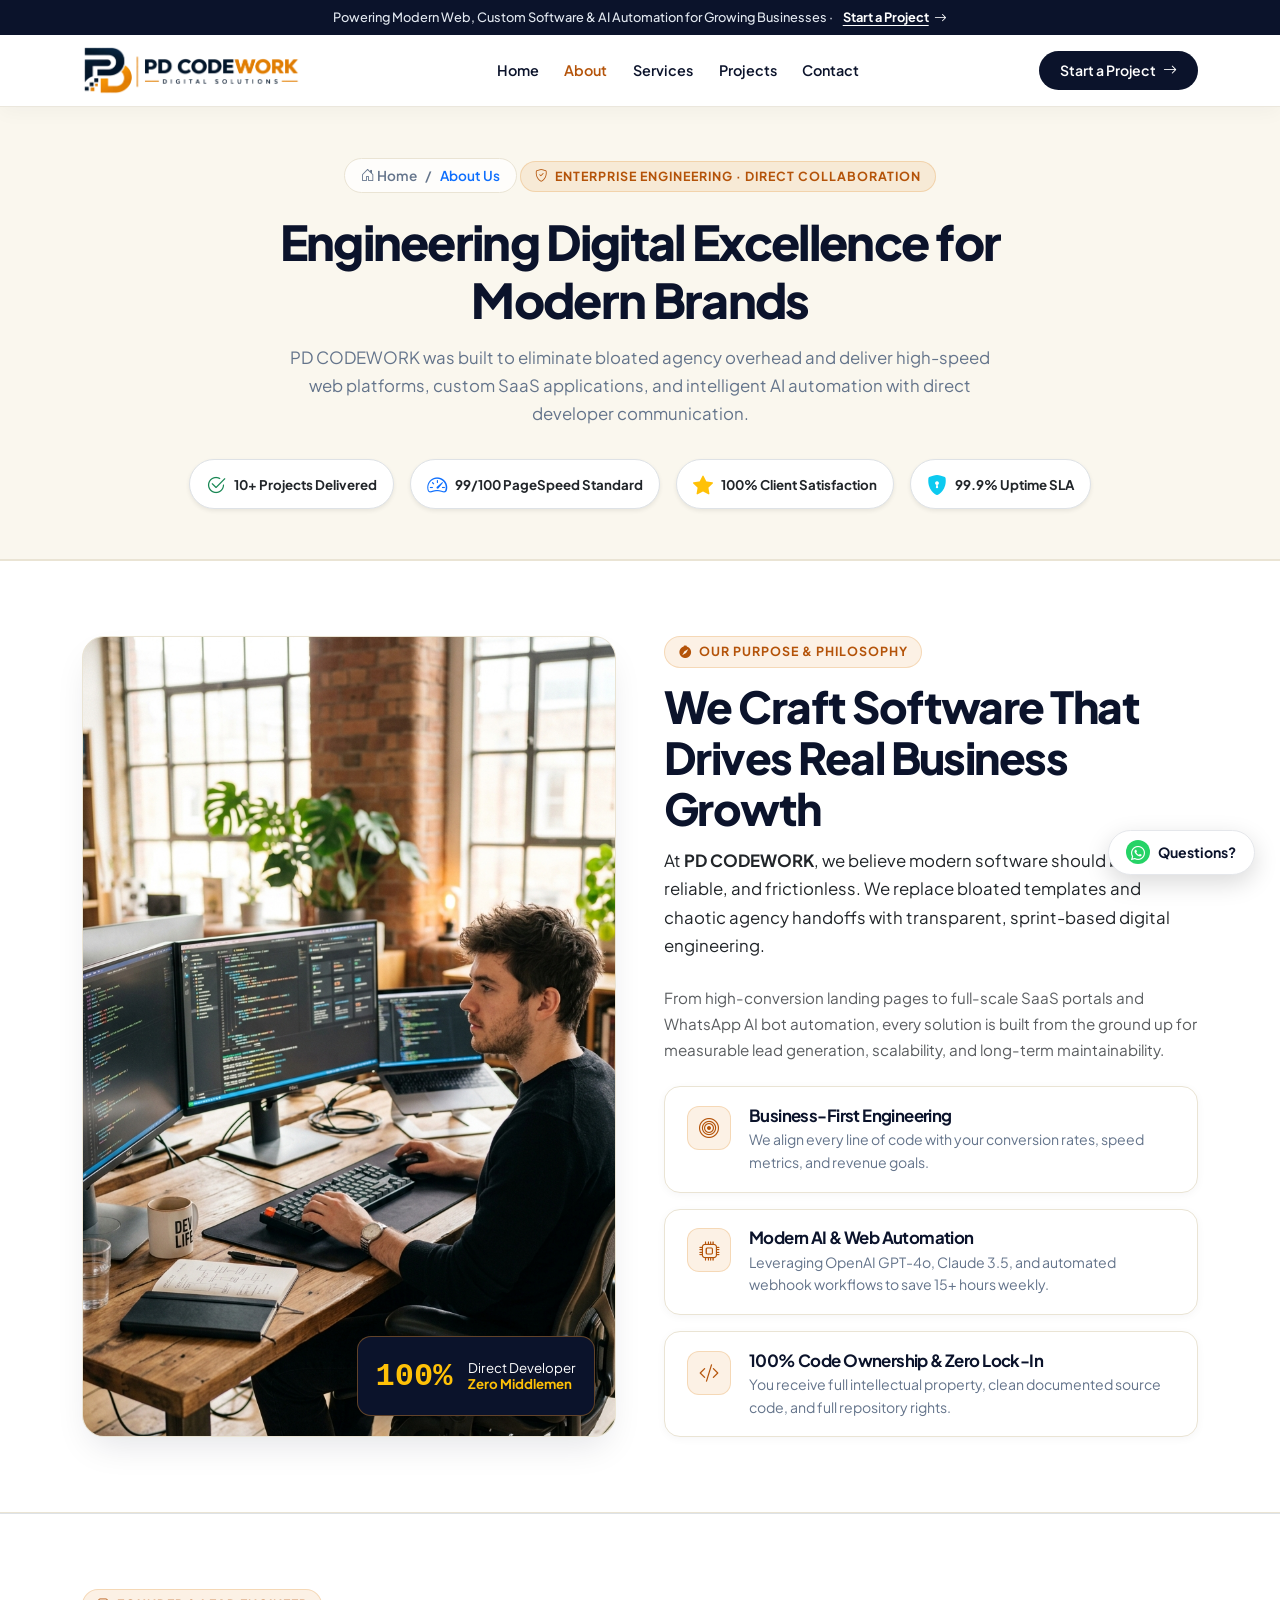
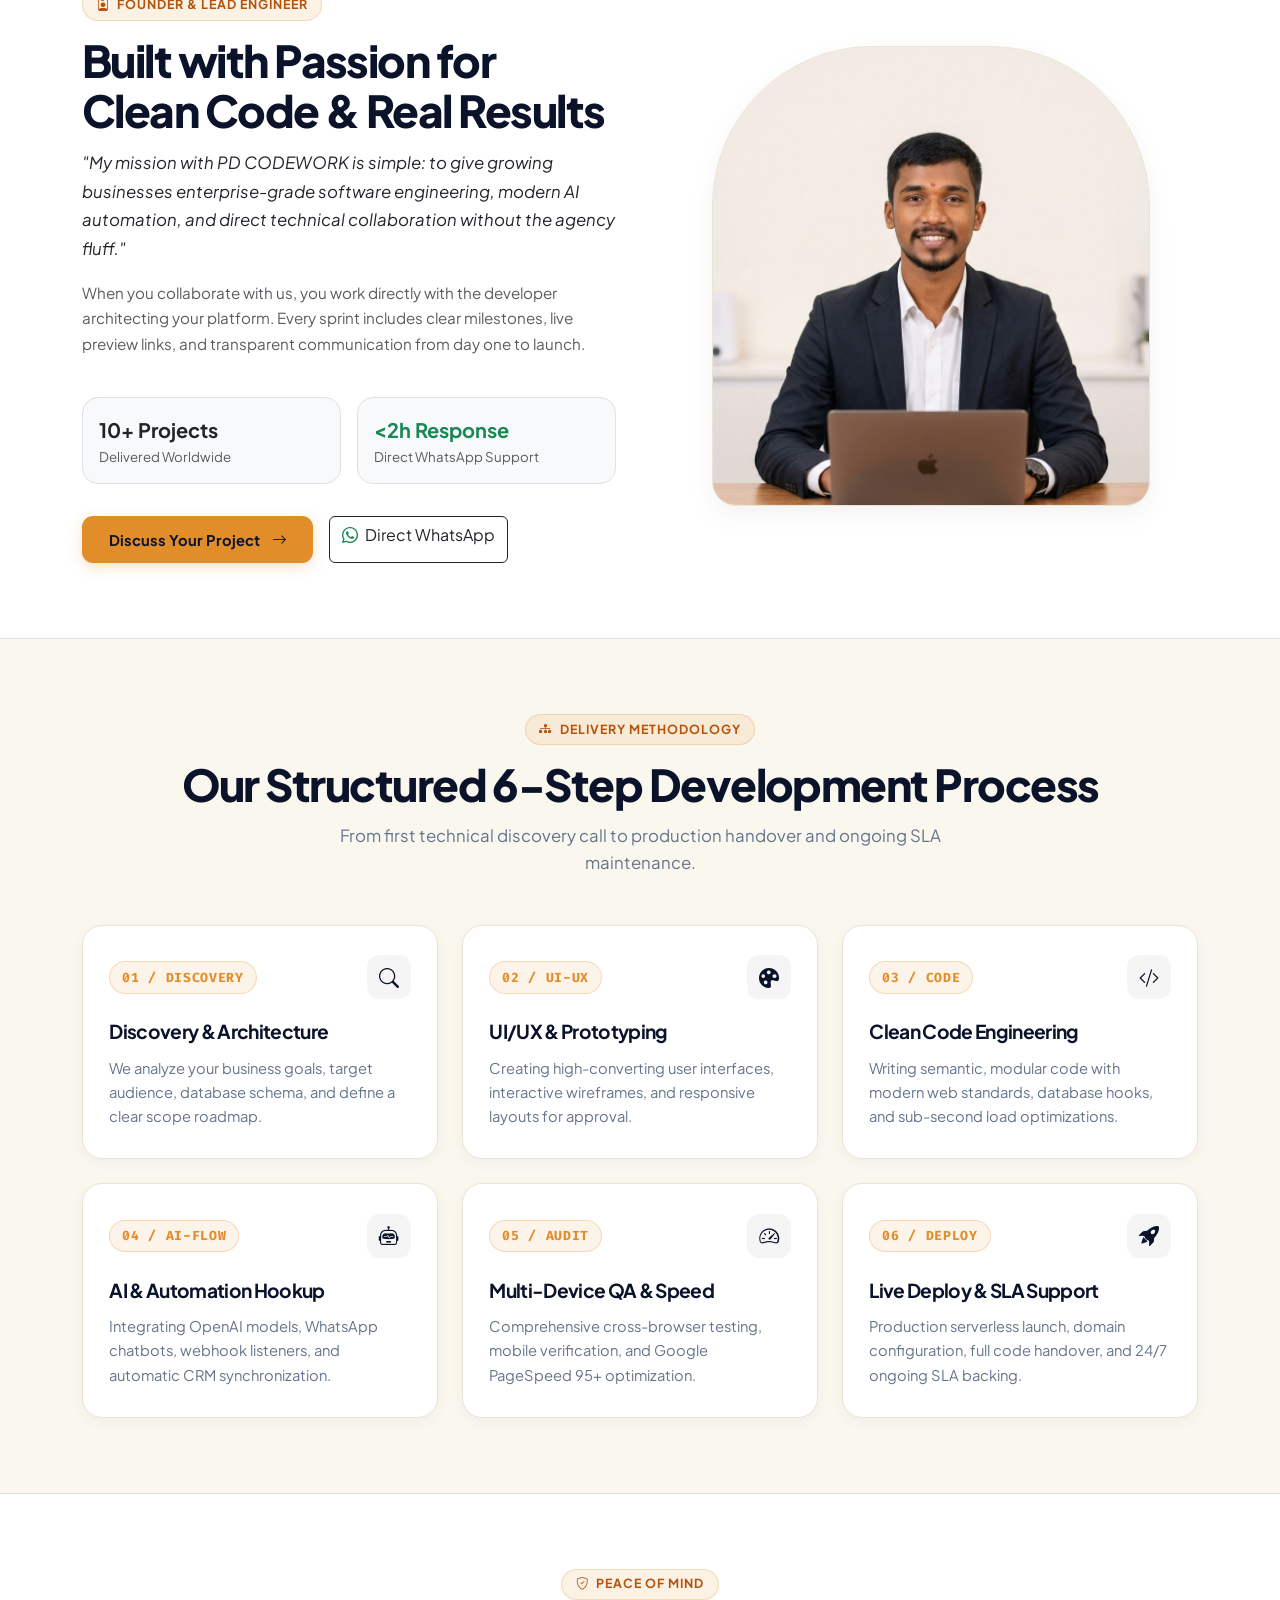
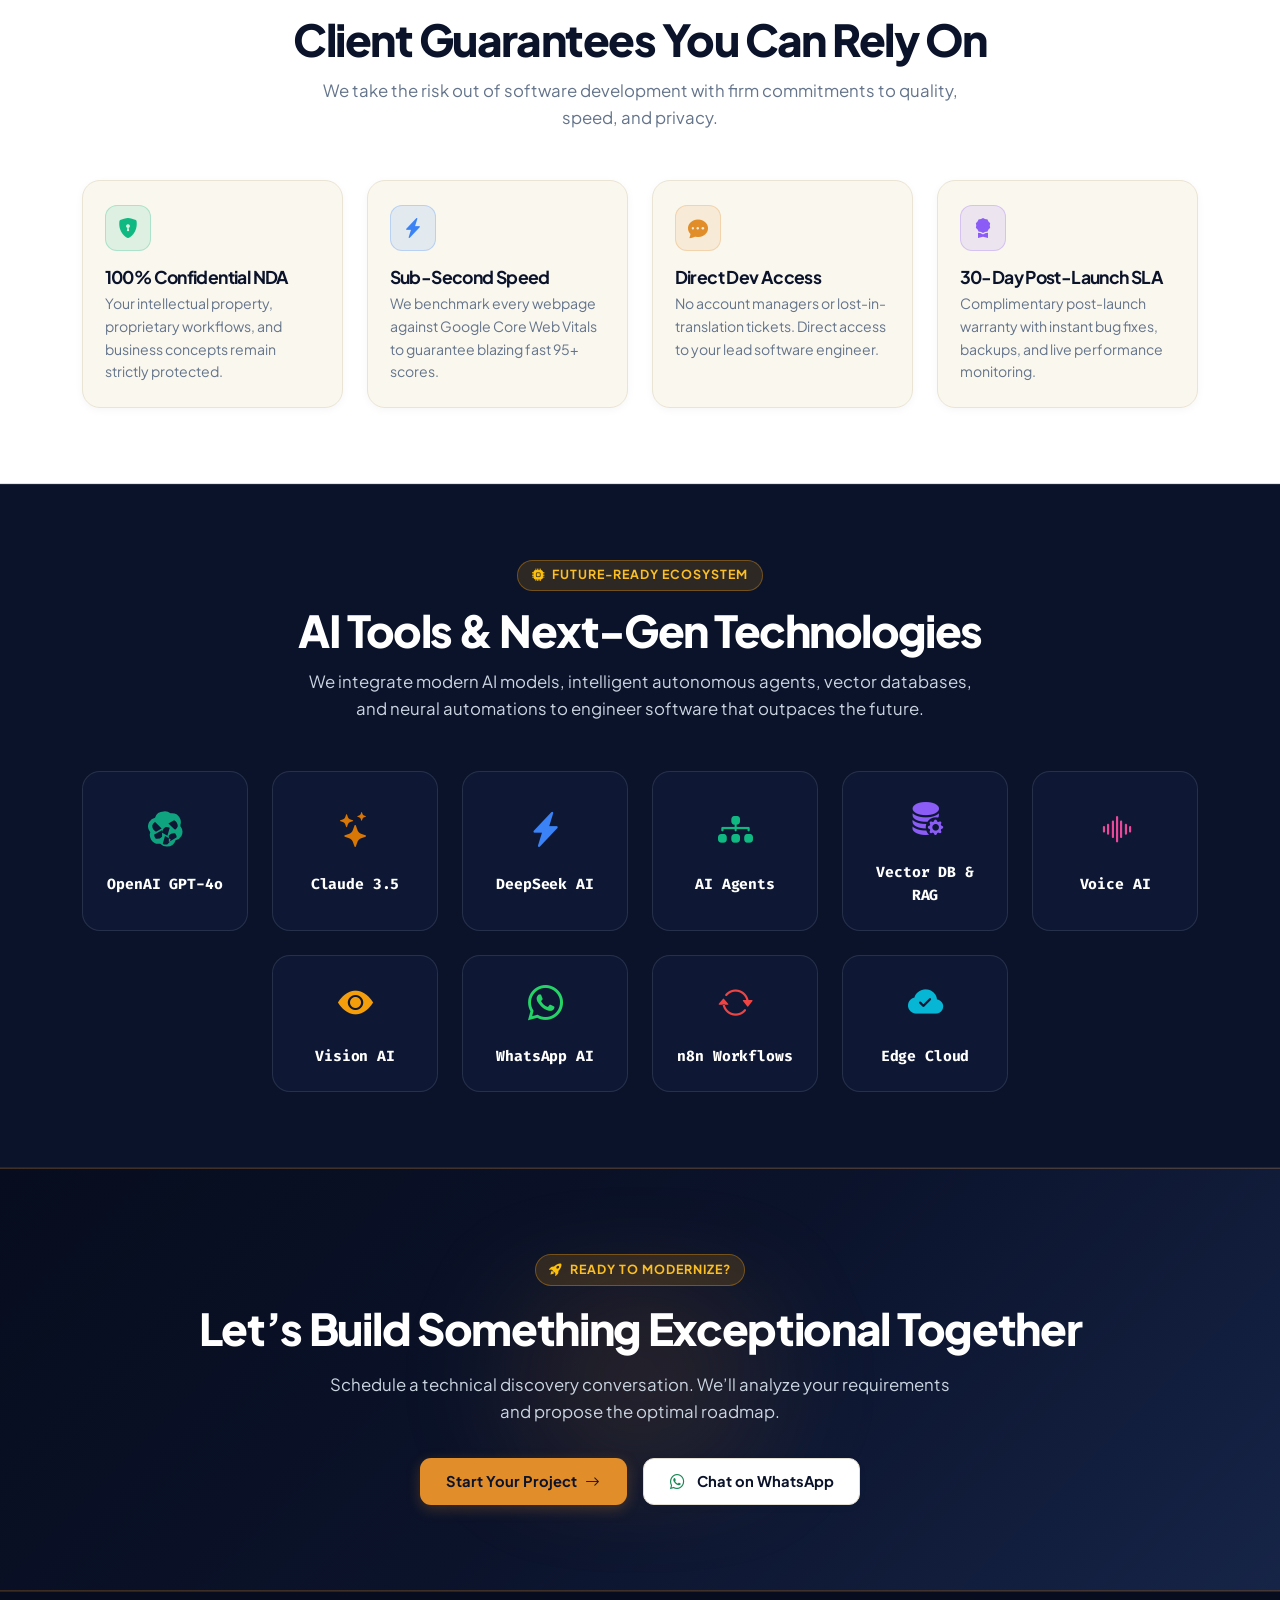
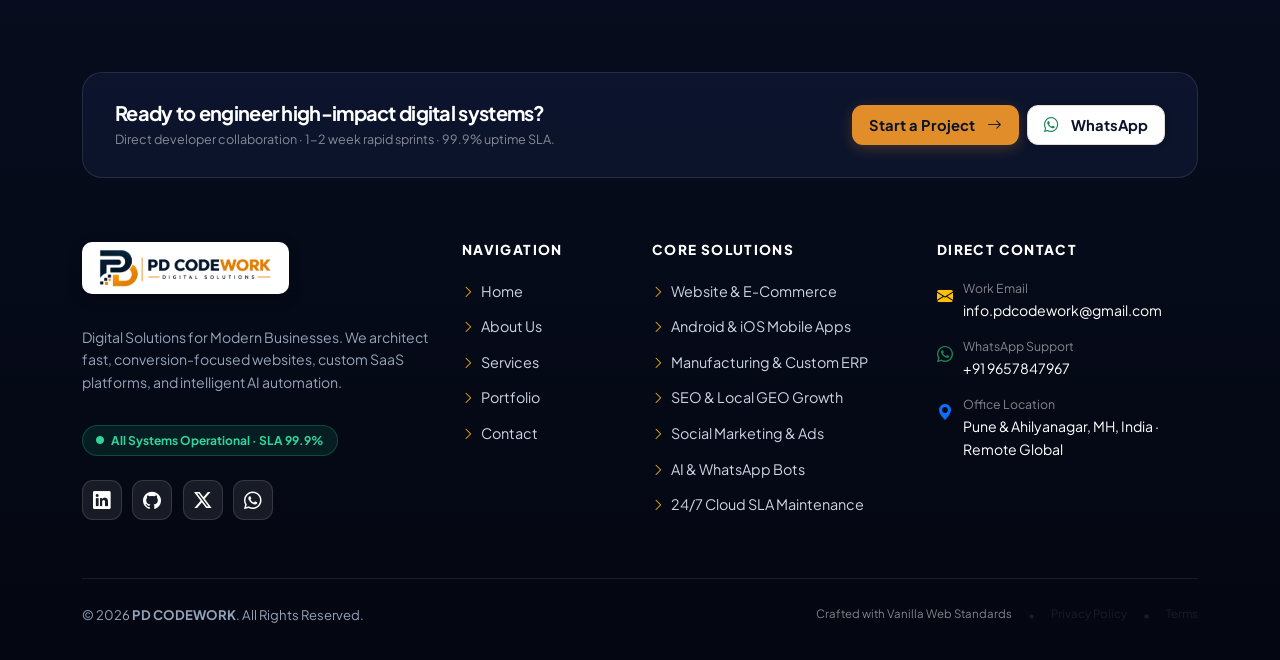
==== about.html @ f50d9f69 "PD CODEWORK - Production Ready Deployment" ====
<!DOCTYPE html>
<html lang="en">

<head>
  <meta charset="UTF-8">
  <meta name="viewport" content="width=device-width, initial-scale=1.0">
  <meta http-equiv="X-UA-Compatible" content="ie=edge">

  <!-- Primary SEO Meta Tags -->
  <title>About Us | Software Engineering Agency Pune &amp; Ahilyanagar</title>
  <meta name="title" content="About Us | Software Engineering Agency Pune &amp; Ahilyanagar">
  <meta name="description"
    content="Learn about PD CODEWORK: Direct developer collaboration, rapid sprints, and enterprise engineering standards in Pune &amp; Ahilyanagar for modern businesses.">
  <meta name="keywords"
    content="about PD CODEWORK, software development company Pune, website agency Ahilyanagar, freelance developer Pune Ahmednagar, web engineering standards Maharashtra, custom software team India">
  <meta name="author" content="PD CODEWORK">
  <meta name="publisher" content="PD CODEWORK">
  <meta name="robots" content="index, follow, max-image-preview:large, max-snippet:-1, max-video-preview:-1">
  <meta name="theme-color" content="#FAF7EE">
  <link rel="canonical" href="https://pdcodework.com/about.html">

  <!-- GEO & Local Business Meta Tags -->
  <meta name="geo.region" content="IN-MH">
  <meta name="geo.placename" content="Pune &amp; Ahilyanagar, Maharashtra">
  <meta name="geo.position" content="18.5204;73.8567">
  <meta name="ICBM" content="18.5204, 73.8567">

  <!-- Open Graph / Facebook / LinkedIn Meta Tags -->
  <meta property="og:type" content="website">
  <meta property="og:locale" content="en_US">
  <meta property="og:site_name" content="PD CODEWORK — Digital Solutions">
  <meta property="og:url" content="https://pdcodework.com/about.html">
  <meta property="og:title" content="About PD CODEWORK | Software Engineering &amp; Web Agency Pune &amp; Ahilyanagar">
  <meta property="og:description"
    content="Zero middlemen. Direct developer access. 1-2 week agile delivery sprints and 99.9% uptime SLA across Pune &amp; Ahilyanagar.">
  <meta property="og:image" content="https://pdcodework.com/images/hero-founder.png">

  <!-- Twitter Meta Tags -->
  <meta name="twitter:card" content="summary_large_image">
  <meta name="twitter:url" content="https://pdcodework.com/about.html">
  <meta name="twitter:title" content="About PD CODEWORK | Software Engineering &amp; Web Agency Pune &amp; Ahilyanagar">
  <meta name="twitter:description"
    content="Zero middlemen. Direct developer access. 1-2 week agile delivery sprints and 99.9% uptime SLA across Pune &amp; Ahilyanagar.">
  <meta name="twitter:image" content="https://pdcodework.com/images/hero-founder.png">

  <!-- Structured Data: BreadcrumbList & AboutPage Schema (JSON-LD) -->
  <script type="application/ld+json">
  {
    "@context": "https://schema.org",
    "@graph": [
      {
        "@type": "BreadcrumbList",
        "itemListElement": [
          {
            "@type": "ListItem",
            "position": 1,
            "name": "Home",
            "item": "https://pdcodework.com/"
          },
          {
            "@type": "ListItem",
            "position": 2,
            "name": "About Us",
            "item": "https://pdcodework.com/about.html"
          }
        ]
      },
      {
        "@type": "AboutPage",
        "name": "About PD CODEWORK",
        "description": "Learn about PD CODEWORK's direct developer model, engineering philosophy, and high-impact digital solutions in Pune & Ahilyanagar.",
        "mainEntity": {
          "@type": "ProfessionalService",
          "name": "PD CODEWORK",
          "url": "https://pdcodework.com/",
          "telephone": "+919657847967",
          "email": "info.pdcodework@gmail.com",
          "address": {
            "@type": "PostalAddress",
            "addressLocality": "Pune & Ahilyanagar",
            "addressRegion": "Maharashtra",
            "addressCountry": "IN"
          }
        }
      }
    ]
  }
  </script>

  <!-- Favicon -->
  <link rel="icon" type="image/png" sizes="32x32" href="images/favicon-32x32.png">
  <link rel="icon" type="image/png" href="images/favicon.png">
  <link rel="apple-touch-icon" href="images/favicon.png">

  <!-- Bootstrap 5.3 CSS -->
  <link href="https://cdn.jsdelivr.net/npm/bootstrap@5.3.3/dist/css/bootstrap.min.css" rel="stylesheet"
    integrity="sha384-QWTKZyjpPEjISv5WaRU9OFeRpok6YctnYmDr5pNlyT2bRjXh0JMhjY6hW+ALEwIH" crossorigin="anonymous">

  <!-- Bootstrap Icons -->
  <link rel="stylesheet" href="https://cdn.jsdelivr.net/npm/bootstrap-icons@1.11.3/font/bootstrap-icons.min.css">

  <!-- Font Awesome 6 -->
  <link rel="stylesheet" href="https://cdnjs.cloudflare.com/ajax/libs/font-awesome/6.5.2/css/all.min.css">

  <!-- Custom Stylesheet (CampaignHQ Theme) -->
  <link rel="stylesheet" href="css/style.css">
</head>

<body>

  <!-- =========================================================================
       1. FIXED SITE HEADER (Announcement Bar + Main Navbar)
       ========================================================================= -->
  <header class="site-header-fixed">
    <!-- Top Announcement Bar (CampaignHQ Style) -->
    <div class="top-announcement-bar">
      <div class="container d-flex align-items-center justify-content-center">
        <span>
          Powering Modern Web, Custom Software &amp; AI Automation for Growing Businesses ·
          <a href="contact.html">Start a Project <i class="bi bi-arrow-right"></i></a>
        </span>
      </div>
    </div>

    <!-- Navbar (Crisp White Background with Slate Logo & Dark Pill CTA) -->
    <nav class="navbar navbar-expand-lg main-navbar" id="mainNav">
      <div class="container">
        <!-- Logo -->
        <a class="navbar-brand" href="index.html">
          <img src="images/logo.png" alt="PD CODEWORK — Digital Solutions" class="site-logo-img" width="195" height="50">
        </a>

        <!-- Mobile Hamburger Toggle -->
        <button class="navbar-toggler" type="button" data-bs-toggle="collapse" data-bs-target="#navbarContent"
          aria-controls="navbarContent" aria-expanded="false" aria-label="Toggle navigation">
          <span class="navbar-toggler-icon"></span>
        </button>

        <!-- Navigation Links -->
        <div class="collapse navbar-collapse" id="navbarContent">
          <ul class="navbar-nav mx-auto mb-2 mb-lg-0">
            <li class="nav-item">
              <a class="nav-link" href="index.html">Home</a>
            </li>
            <li class="nav-item">
              <a class="nav-link active" href="about.html">About</a>
            </li>
            <li class="nav-item">
              <a class="nav-link" href="services.html">Services</a>
            </li>
            <li class="nav-item">
              <a class="nav-link" href="projects.html">Projects</a>
            </li>
            <li class="nav-item">
              <a class="nav-link" href="contact.html">Contact</a>
            </li>
          </ul>

          <!-- Right Action CTA -->
          <div class="d-flex align-items-center gap-2">
            <a href="contact.html" class="btn btn-nav-dark">
              Start a Project <i class="bi bi-arrow-right"></i>
            </a>
          </div>
        </div>
      </div>
    </nav>
  </header>

  <!-- =========================================================================
       2. PAGE HERO BANNER
       ========================================================================= -->
  <section class="page-hero-banner">
    <div class="container">
      <div class="breadcrumb-custom">
        <a href="index.html"><i class="bi bi-house-door"></i> Home</a>
        <span>/</span>
        <span class="text-primary">About Us</span>
      </div>
      <div class="section-tag mb-3">
        <i class="bi bi-shield-check"></i> Enterprise Engineering · Direct Collaboration
      </div>
      <h1 class="page-hero-title">Engineering Digital Excellence for Modern Brands</h1>
      <p class="page-hero-subtitle">
        PD CODEWORK was built to eliminate bloated agency overhead and deliver high-speed web platforms, custom SaaS
        applications, and intelligent AI automation with direct developer communication.
      </p>

      <!-- Quick Trust Metrics Row -->
      <div class="d-flex flex-wrap justify-content-center gap-3 mt-4 pt-2">
        <div class="d-flex align-items-center gap-2 bg-white px-3 py-2 rounded-pill border border-cream shadow-sm">
          <i class="bi bi-check2-circle text-success fs-5"></i>
          <span class="small fw-bold text-dark">10+ Projects Delivered</span>
        </div>
        <div class="d-flex align-items-center gap-2 bg-white px-3 py-2 rounded-pill border border-cream shadow-sm">
          <i class="bi bi-speedometer2 text-primary fs-5"></i>
          <span class="small fw-bold text-dark">99/100 PageSpeed Standard</span>
        </div>
        <div class="d-flex align-items-center gap-2 bg-white px-3 py-2 rounded-pill border border-cream shadow-sm">
          <i class="bi bi-star-fill text-warning fs-5"></i>
          <span class="small fw-bold text-dark">100% Client Satisfaction</span>
        </div>
        <div class="d-flex align-items-center gap-2 bg-white px-3 py-2 rounded-pill border border-cream shadow-sm">
          <i class="bi bi-shield-lock-fill text-info fs-5"></i>
          <span class="small fw-bold text-dark">99.9% Uptime SLA</span>
        </div>
      </div>
    </div>
  </section>

  <!-- =========================================================================
       3. MISSION & STORY SECTION (With Verified Studio Graphic)
       ========================================================================= -->
  <section class="about-section section-padding">
    <div class="container">
      <div class="row align-items-stretch g-5">

        <!-- Left Image Card with Experience Badge -->
        <div class="col-lg-6 reveal-item d-flex">
          <div class="about-img-frame">
            <img src="images/about.jpg" alt="PD CODEWORK Engineering Studio" loading="lazy">
            <div class="about-experience-badge">
              <div class="d-flex align-items-center gap-3">
                <div class="fs-2 fw-bold text-warning font-monospace">100%</div>
                <div class="small lh-sm text-white">
                  Direct Developer<br>
                  <strong class="text-warning">Zero Middlemen</strong>
                </div>
              </div>
            </div>
          </div>
        </div>

        <!-- Right Content Column -->
        <div class="col-lg-6 reveal-item delay-2">
          <div class="section-tag">
            <i class="bi bi-compass-fill"></i> Our Purpose &amp; Philosophy
          </div>
          <h2 class="section-title">We Craft Software That Drives Real Business Growth</h2>
          <p class="text-dark mb-4" style="font-size: 1.05rem; line-height: 1.7;">
            At <strong>PD CODEWORK</strong>, we believe modern software should be fast, reliable, and frictionless. We
            replace bloated templates and chaotic agency handoffs with transparent, sprint-based digital engineering.
          </p>
          <p class="text-muted mb-4" style="line-height: 1.7;">
            From high-conversion landing pages to full-scale SaaS portals and WhatsApp AI bot automation, every solution
            is built from the ground up for measurable lead generation, scalability, and long-term maintainability.
          </p>

          <!-- 4 Value Items -->
          <div class="d-flex flex-column gap-3 mt-4">
            <div class="about-feature-item">
              <div class="feature-icon-box">
                <i class="bi bi-bullseye"></i>
              </div>
              <div>
                <h3 class="about-feature-title">Business-First Engineering</h3>
                <p class="about-feature-desc">We align every line of code with your conversion rates, speed metrics, and
                  revenue goals.</p>
              </div>
            </div>

            <div class="about-feature-item">
              <div class="feature-icon-box">
                <i class="bi bi-cpu"></i>
              </div>
              <div>
                <h3 class="about-feature-title">Modern AI &amp; Web Automation</h3>
                <p class="about-feature-desc">Leveraging OpenAI GPT-4o, Claude 3.5, and automated webhook workflows to
                  save 15+ hours weekly.</p>
              </div>
            </div>

            <div class="about-feature-item">
              <div class="feature-icon-box">
                <i class="bi bi-code-slash"></i>
              </div>
              <div>
                <h3 class="about-feature-title">100% Code Ownership &amp; Zero Lock-In</h3>
                <p class="about-feature-desc">You receive full intellectual property, clean documented source code, and
                  full repository rights.</p>
              </div>
            </div>
          </div>

        </div>

      </div>
    </div>
  </section>

  <!-- =========================================================================
       4. FOUNDER & LEAD DEVELOPER SPOTLIGHT
       ========================================================================= -->
  <section class="section-padding bg-white border-top border-bottom">
    <div class="container">
      <div class="row align-items-center g-5">

        <!-- Left Text Column -->
        <div class="col-lg-6 order-2 order-lg-1 reveal-item">
          <div class="section-tag">
            <i class="bi bi-person-badge"></i> Founder &amp; Lead Engineer
          </div>
          <h2 class="section-title">Built with Passion for Clean Code &amp; Real Results</h2>
          <p class="text-dark mb-3" style="font-size: 1.05rem; line-height: 1.7;">
            <em>"My mission with PD CODEWORK is simple: to give growing businesses enterprise-grade software
              engineering, modern AI automation, and direct technical collaboration without the agency fluff."</em>
          </p>
          <p class="text-muted mb-4" style="line-height: 1.7;">
            When you collaborate with us, you work directly with the developer architecting your platform. Every sprint
            includes clear milestones, live preview links, and transparent communication from day one to launch.
          </p>

          <div class="row g-3 mt-2">
            <div class="col-sm-6">
              <div class="p-3 bg-light rounded-4 border">
                <div class="fw-bold text-dark fs-5">10+ Projects</div>
                <div class="text-muted small">Delivered Worldwide</div>
              </div>
            </div>
            <div class="col-sm-6">
              <div class="p-3 bg-light rounded-4 border">
                <div class="fw-bold text-success fs-5">&lt;2h Response</div>
                <div class="text-muted small">Direct WhatsApp Support</div>
              </div>
            </div>
          </div>

          <div class="d-flex flex-wrap gap-3 mt-4 pt-2">
            <a href="contact.html" class="btn btn-campaign-amber">
              Discuss Your Project <i class="bi bi-arrow-right ms-1"></i>
            </a>
            <a href="https://wa.me/919657847967?text=Hello%20PD%20CODEWORK,%20I%20would%20like%20to%20discuss%20a%20project."
              target="_blank" rel="noopener noreferrer" class="btn btn-outline-dark">
              <i class="bi bi-whatsapp text-success me-1"></i> Direct WhatsApp
            </a>
          </div>
        </div>

        <!-- Right Founder Portrait Card -->
        <div class="col-lg-6 order-1 order-lg-2 reveal-item delay-2">
          <div class="hero-composite-wrap" style="height: auto; min-height: auto;">
            <div class="hero-center-arch-frame" style="width: 82%; height: 460px; margin: 0 auto;">
              <img src="images/hero-founder.png" alt="PD CODEWORK Founder & Software Solutions Lead" width="450"
                height="460" loading="lazy" style="object-fit: cover; object-position: center 15%;">
            </div>
          </div>
        </div>

      </div>
    </div>
  </section>

  <!-- =========================================================================
       5. 6-STEP AGILE DELIVERY PROCESS
       ========================================================================= -->
  <section class="section-padding" style="background-color: var(--bg-page-cream);" id="process">
    <div class="container">
      <div class="text-center mb-5 reveal-item">
        <div class="section-tag">
          <i class="bi bi-diagram-3-fill"></i> Delivery Methodology
        </div>
        <h2 class="section-title">Our Structured 6-Step Development Process</h2>
        <p class="section-subtitle">
          From first technical discovery call to production handover and ongoing SLA maintenance.
        </p>
      </div>

      <div class="row g-4">
        <!-- 01 Discovery -->
        <div class="col-md-6 col-lg-4 reveal-item delay-1">
          <div class="process-card">
            <div class="process-card-header">
              <span class="process-card-number">01 / DISCOVERY</span>
              <div class="process-card-icon">
                <i class="bi bi-search"></i>
              </div>
            </div>
            <h3 class="process-card-title">Discovery &amp; Architecture</h3>
            <p class="process-card-desc">We analyze your business goals, target audience, database schema, and define a
              clear scope roadmap.</p>
          </div>
        </div>

        <!-- 02 Wireframing -->
        <div class="col-md-6 col-lg-4 reveal-item delay-2">
          <div class="process-card">
            <div class="process-card-header">
              <span class="process-card-number">02 / UI-UX</span>
              <div class="process-card-icon">
                <i class="bi bi-palette-fill"></i>
              </div>
            </div>
            <h3 class="process-card-title">UI/UX &amp; Prototyping</h3>
            <p class="process-card-desc">Creating high-converting user interfaces, interactive wireframes, and
              responsive layouts for approval.</p>
          </div>
        </div>

        <!-- 03 Development -->
        <div class="col-md-6 col-lg-4 reveal-item delay-3">
          <div class="process-card">
            <div class="process-card-header">
              <span class="process-card-number">03 / CODE</span>
              <div class="process-card-icon">
                <i class="bi bi-code-slash"></i>
              </div>
            </div>
            <h3 class="process-card-title">Clean Code Engineering</h3>
            <p class="process-card-desc">Writing semantic, modular code with modern web standards, database hooks, and
              sub-second load optimizations.</p>
          </div>
        </div>

        <!-- 04 AI Integration -->
        <div class="col-md-6 col-lg-4 reveal-item delay-4">
          <div class="process-card">
            <div class="process-card-header">
              <span class="process-card-number">04 / AI-FLOW</span>
              <div class="process-card-icon">
                <i class="bi bi-robot"></i>
              </div>
            </div>
            <h3 class="process-card-title">AI &amp; Automation Hookup</h3>
            <p class="process-card-desc">Integrating OpenAI models, WhatsApp chatbots, webhook listeners, and automatic
              CRM synchronization.</p>
          </div>
        </div>

        <!-- 05 QA Auditing -->
        <div class="col-md-6 col-lg-4 reveal-item delay-5">
          <div class="process-card">
            <div class="process-card-header">
              <span class="process-card-number">05 / AUDIT</span>
              <div class="process-card-icon">
                <i class="bi bi-speedometer2"></i>
              </div>
            </div>
            <h3 class="process-card-title">Multi-Device QA &amp; Speed</h3>
            <p class="process-card-desc">Comprehensive cross-browser testing, mobile verification, and Google PageSpeed
              95+ optimization.</p>
          </div>
        </div>

        <!-- 06 Live Deploy -->
        <div class="col-md-6 col-lg-4 reveal-item delay-5">
          <div class="process-card">
            <div class="process-card-header">
              <span class="process-card-number">06 / DEPLOY</span>
              <div class="process-card-icon">
                <i class="bi bi-rocket-takeoff-fill"></i>
              </div>
            </div>
            <h3 class="process-card-title">Live Deploy &amp; SLA Support</h3>
            <p class="process-card-desc">Production serverless launch, domain configuration, full code handover, and
              24/7 ongoing SLA backing.</p>
          </div>
        </div>
      </div>
    </div>
  </section>

  <!-- =========================================================================
       6. CLIENT TRUST & QUALITY GUARANTEES (4-Card Bento Matrix)
       ========================================================================= -->
  <section class="section-padding bg-white border-top border-bottom">
    <div class="container">
      <div class="text-center mb-5 reveal-item">
        <div class="section-tag">
          <i class="bi bi-shield-check"></i> Peace of Mind
        </div>
        <h2 class="section-title">Client Guarantees You Can Rely On</h2>
        <p class="section-subtitle">
          We take the risk out of software development with firm commitments to quality, speed, and privacy.
        </p>
      </div>

      <div class="row g-4 justify-content-center">
        <!-- Guarantee 1 -->
        <div class="col-md-6 col-lg-3 reveal-item delay-1">
          <div class="why-card h-100">
            <div class="why-icon"
              style="background: rgba(16, 185, 129, 0.12); color: #10B981; border-color: rgba(16, 185, 129, 0.25);">
              <i class="bi bi-shield-lock-fill"></i>
            </div>
            <h4 class="why-title">100% Confidential NDA</h4>
            <p class="why-desc">Your intellectual property, proprietary workflows, and business concepts remain strictly
              protected.</p>
          </div>
        </div>

        <!-- Guarantee 2 -->
        <div class="col-md-6 col-lg-3 reveal-item delay-2">
          <div class="why-card h-100">
            <div class="why-icon"
              style="background: rgba(59, 130, 246, 0.12); color: #3B82F6; border-color: rgba(59, 130, 246, 0.25);">
              <i class="bi bi-lightning-charge-fill"></i>
            </div>
            <h4 class="why-title">Sub-Second Speed</h4>
            <p class="why-desc">We benchmark every webpage against Google Core Web Vitals to guarantee blazing fast 95+
              scores.</p>
          </div>
        </div>

        <!-- Guarantee 3 -->
        <div class="col-md-6 col-lg-3 reveal-item delay-3">
          <div class="why-card h-100">
            <div class="why-icon"
              style="background: rgba(224, 141, 42, 0.12); color: #E08D2A; border-color: rgba(224, 141, 42, 0.25);">
              <i class="bi bi-chat-dots-fill"></i>
            </div>
            <h4 class="why-title">Direct Dev Access</h4>
            <p class="why-desc">No account managers or lost-in-translation tickets. Direct access to your lead software
              engineer.</p>
          </div>
        </div>

        <!-- Guarantee 4 -->
        <div class="col-md-6 col-lg-3 reveal-item delay-4">
          <div class="why-card h-100">
            <div class="why-icon"
              style="background: rgba(139, 92, 246, 0.12); color: #8B5CF6; border-color: rgba(139, 92, 246, 0.25);">
              <i class="bi bi-award-fill"></i>
            </div>
            <h4 class="why-title">30-Day Post-Launch SLA</h4>
            <p class="why-desc">Complimentary post-launch warranty with instant bug fixes, backups, and live performance
              monitoring.</p>
          </div>
        </div>
      </div>
    </div>
  </section>

  <!-- =========================================================================
       7. AI TOOLS & NEXT-GEN TECH ECOSYSTEM
       ========================================================================= -->
  <section class="tech-stack-section section-padding">
    <div class="container">

      <!-- Section Header -->
      <div class="text-center mb-5 reveal-item">
        <div class="section-tag tag-dark">
          <i class="bi bi-cpu-fill text-warning"></i> Future-Ready Ecosystem
        </div>
        <h2 class="section-title text-white">AI Tools &amp; Next-Gen Technologies</h2>
        <p class="section-subtitle">
          We integrate modern AI models, intelligent autonomous agents, vector databases, and neural automations to
          engineer software that outpaces the future.
        </p>
      </div>

      <div class="row g-3 g-md-4 justify-content-center">

        <!-- 1. OpenAI GPT-4o -->
        <div class="col-6 col-sm-4 col-md-3 col-lg-2 reveal-item delay-1">
          <div class="tech-badge-card">
            <div class="tech-badge-icon" style="color: #10A37F;">
              <svg viewBox="0 0 24 24" width="36" height="36" fill="currentColor">
                <path
                  d="M22.28 9.24a5.9 5.9 0 0 0-.49-4.8 6.04 6.04 0 0 0-6.14-2.88A6 6 0 0 0 11.12.3a6.04 6.04 0 0 0-5.78 4.22 5.92 5.92 0 0 0-3.9 2.82 6.04 6.04 0 0 0 .73 6.78 5.9 5.9 0 0 0 .49 4.8 6.04 6.04 0 0 0 6.14 2.88A6 6 0 0 0 13.3 23.7a6.04 6.04 0 0 0 5.78-4.22 5.92 5.92 0 0 0 3.9-2.82 6.04 6.04 0 0 0-.7-6.42zm-8.8 13.06a4.57 4.57 0 0 1-2.94-.37 4.7 4.7 0 0 1 .15-.84l1.32-4.5 3.75 2.16a4.6 4.6 0 0 1-2.28 3.55zm-7.6-3.8a4.58 4.58 0 0 1-1.12-2.73 4.54 4.54 0 0 1 .77-.42l4.5-2.6.02 4.34a4.6 4.6 0 0 1-4.17 1.41zm-2.4-8.8a4.6 4.6 0 0 1 1.83-2.34 4.58 4.58 0 0 1 .63.46l3.82 3.77-3.77 2.18a4.58 4.58 0 0 1-2.51-4.07zm14.6 2.34l-3.82-3.77 3.77-2.18a4.58 4.58 0 0 1 2.51 4.07 4.6 4.6 0 0 1-1.83 2.34 4.58 4.58 0 0 1-.63-.46zm1.75 5.53a4.54 4.54 0 0 1-.77.42l-4.5 2.6-.02-4.34a4.6 4.6 0 0 1 4.17-1.41 4.58 4.58 0 0 1 1.12 2.73zm-6.23-1.07l-3.75-2.16a4.6 4.6 0 0 1 2.28-3.55 4.57 4.57 0 0 1 2.94.37 4.7 4.7 0 0 1-.15.84l-1.32 4.5z" />
              </svg>
            </div>
            <p class="tech-badge-name">OpenAI GPT-4o</p>
          </div>
        </div>

        <!-- 2. Claude 3.5 -->
        <div class="col-6 col-sm-4 col-md-3 col-lg-2 reveal-item delay-1">
          <div class="tech-badge-card">
            <div class="tech-badge-icon" style="color: #D97706;">
              <i class="bi bi-stars" style="font-size: 2.2rem;"></i>
            </div>
            <p class="tech-badge-name">Claude 3.5</p>
          </div>
        </div>

        <!-- 3. DeepSeek AI -->
        <div class="col-6 col-sm-4 col-md-3 col-lg-2 reveal-item delay-2">
          <div class="tech-badge-card">
            <div class="tech-badge-icon" style="color: #3B82F6;">
              <i class="bi bi-lightning-charge-fill" style="font-size: 2.2rem;"></i>
            </div>
            <p class="tech-badge-name">DeepSeek AI</p>
          </div>
        </div>

        <!-- 4. LangChain Agents -->
        <div class="col-6 col-sm-4 col-md-3 col-lg-2 reveal-item delay-2">
          <div class="tech-badge-card">
            <div class="tech-badge-icon" style="color: #10B981;">
              <i class="bi bi-diagram-3-fill" style="font-size: 2.2rem;"></i>
            </div>
            <p class="tech-badge-name">AI Agents</p>
          </div>
        </div>

        <!-- 5. Vector DB & RAG -->
        <div class="col-6 col-sm-4 col-md-3 col-lg-2 reveal-item delay-3">
          <div class="tech-badge-card">
            <div class="tech-badge-icon" style="color: #8B5CF6;">
              <i class="bi bi-database-fill-gear" style="font-size: 2.2rem;"></i>
            </div>
            <p class="tech-badge-name">Vector DB &amp; RAG</p>
          </div>
        </div>

        <!-- 6. Voice AI & Audio -->
        <div class="col-6 col-sm-4 col-md-3 col-lg-2 reveal-item delay-3">
          <div class="tech-badge-card">
            <div class="tech-badge-icon" style="color: #EC4899;">
              <i class="bi bi-soundwave" style="font-size: 2.2rem;"></i>
            </div>
            <p class="tech-badge-name">Voice AI</p>
          </div>
        </div>

        <!-- 7. Vision AI & OCR -->
        <div class="col-6 col-sm-4 col-md-3 col-lg-2 reveal-item delay-4">
          <div class="tech-badge-card">
            <div class="tech-badge-icon" style="color: #F59E0B;">
              <i class="bi bi-eye-fill" style="font-size: 2.2rem;"></i>
            </div>
            <p class="tech-badge-name">Vision AI</p>
          </div>
        </div>

        <!-- 8. WhatsApp AI Bots -->
        <div class="col-6 col-sm-4 col-md-3 col-lg-2 reveal-item delay-4">
          <div class="tech-badge-card">
            <div class="tech-badge-icon" style="color: #25D366;">
              <i class="bi bi-whatsapp" style="font-size: 2.2rem;"></i>
            </div>
            <p class="tech-badge-name">WhatsApp AI</p>
          </div>
        </div>

        <!-- 9. n8n & Automations -->
        <div class="col-6 col-sm-4 col-md-3 col-lg-2 reveal-item delay-5">
          <div class="tech-badge-card">
            <div class="tech-badge-icon" style="color: #EF4444;">
              <i class="bi bi-arrow-repeat" style="font-size: 2.2rem;"></i>
            </div>
            <p class="tech-badge-name">n8n Workflows</p>
          </div>
        </div>

        <!-- 10. Serverless Edge Cloud -->
        <div class="col-6 col-sm-4 col-md-3 col-lg-2 reveal-item delay-5">
          <div class="tech-badge-card">
            <div class="tech-badge-icon" style="color: #06B6D4;">
              <i class="bi bi-cloud-check-fill" style="font-size: 2.2rem;"></i>
            </div>
            <p class="tech-badge-name">Edge Cloud</p>
          </div>
        </div>

      </div>
    </div>
  </section>

  <!-- =========================================================================
       8. CALL TO ACTION BANNER (Midnight Glow)
       ========================================================================= -->
  <section class="cta-banner-section">
    <div class="cta-glow"></div>
    <div class="container text-center position-relative" style="z-index: 2;">
      <div class="section-tag tag-dark mb-3">
        <i class="bi bi-rocket-takeoff-fill text-warning"></i> Ready to Modernize?
      </div>
      <h2 class="cta-title">Let’s Build Something Exceptional Together</h2>
      <p class="cta-subtitle">
        Schedule a technical discovery conversation. We’ll analyze your requirements and propose the optimal roadmap.
      </p>
      <div class="d-flex flex-wrap justify-content-center gap-3">
        <a href="contact.html" class="btn btn-campaign-amber">
          Start Your Project <i class="bi bi-arrow-right"></i>
        </a>
        <a href="https://wa.me/919657847967?text=Hello%20PD%20CODEWORK,%20I%20would%20like%20to%20discuss%20a%20project."
          target="_blank" rel="noopener noreferrer" class="btn btn-campaign-white">
          <i class="bi bi-whatsapp text-success me-1"></i> Chat on WhatsApp
        </a>
      </div>
    </div>
  </section>

  <!-- =========================================================================
       9. FOOTER (CampaignHQ Dark Midnight Theme)
       ========================================================================= -->
  <footer class="main-footer">
    <div class="container">

      <!-- Footer Pre-Pitch Mini Banner -->
      <div class="footer-top-banner reveal-item">
        <div>
          <h4 class="h5 fw-bold text-white mb-1">Ready to engineer high-impact digital systems?</h4>
          <p class="text-white-50 small mb-0">Direct developer collaboration · 1-2 week rapid sprints · 99.9% uptime
            SLA.</p>
        </div>
        <div class="d-flex flex-wrap gap-2">
          <a href="contact.html" class="btn btn-campaign-amber btn-sm px-3 py-2">
            Start a Project <i class="bi bi-arrow-right ms-1"></i>
          </a>
          <a href="https://wa.me/919657847967?text=Hello%20PD%20CODEWORK,%20I%20would%20like%20to%20discuss%20a%20project."
            target="_blank" rel="noopener noreferrer" class="btn btn-campaign-white btn-sm px-3 py-2">
            <i class="bi bi-whatsapp text-success me-1"></i> WhatsApp
          </a>
        </div>
      </div>

      <!-- Main Footer Columns Grid -->
      <div class="row g-4 justify-content-between">

        <!-- Brand Info Column -->
        <div class="col-lg-4 col-md-6">
          <a class="navbar-brand mb-3 d-inline-flex" href="index.html">
            <img src="images/logo.png" alt="PD CODEWORK — Digital Solutions" class="site-logo-footer-img" width="200" height="52">
          </a>
          <p class="footer-desc mt-3">
            Digital Solutions for Modern Businesses. We architect fast, conversion-focused websites, custom SaaS
            platforms, and intelligent AI automation.
          </p>

          <div class="footer-status-pill">
            <i class="bi bi-circle-fill" style="font-size: 0.5rem;"></i>
            <span>All Systems Operational · SLA 99.9%</span>
          </div>

          <div class="contact-socials-wrap mt-4">
            <a href="#" class="social-btn" aria-label="LinkedIn">
              <i class="bi bi-linkedin"></i>
            </a>
            <a href="#" class="social-btn" aria-label="GitHub">
              <i class="bi bi-github"></i>
            </a>
            <a href="#" class="social-btn" aria-label="Twitter">
              <i class="bi bi-twitter-x"></i>
            </a>
            <a href="https://wa.me/919657847967" target="_blank" rel="noopener noreferrer" class="social-btn"
              aria-label="WhatsApp">
              <i class="bi bi-whatsapp"></i>
            </a>
          </div>
        </div>

        <!-- Navigation Pages Column -->
        <div class="col-lg-2 col-6">
          <h5 class="footer-heading">Navigation</h5>
          <ul class="footer-links">
            <li><a href="index.html"><i class="bi bi-chevron-right small text-warning"></i> Home</a></li>
            <li><a href="about.html"><i class="bi bi-chevron-right small text-warning"></i> About Us</a></li>
            <li><a href="services.html"><i class="bi bi-chevron-right small text-warning"></i> Services</a></li>
            <li><a href="projects.html"><i class="bi bi-chevron-right small text-warning"></i> Portfolio</a></li>
            <li><a href="contact.html"><i class="bi bi-chevron-right small text-warning"></i> Contact</a></li>
          </ul>
        </div>

        <!-- Solutions Column -->
        <div class="col-lg-3 col-6">
          <h5 class="footer-heading">Core Solutions</h5>
          <ul class="footer-links">
            <li><a href="services.html"><i class="bi bi-chevron-right small text-warning"></i> Website &amp;
                E-Commerce</a></li>
            <li><a href="services.html"><i class="bi bi-chevron-right small text-warning"></i> Android &amp; iOS Mobile
                Apps</a></li>
            <li><a href="services.html"><i class="bi bi-chevron-right small text-warning"></i> Manufacturing &amp;
                Custom ERP</a></li>
            <li><a href="services.html"><i class="bi bi-chevron-right small text-warning"></i> SEO &amp; Local GEO
                Growth</a></li>
            <li><a href="services.html"><i class="bi bi-chevron-right small text-warning"></i> Social Marketing &amp;
                Ads</a></li>
            <li><a href="services.html"><i class="bi bi-chevron-right small text-warning"></i> AI &amp; WhatsApp
                Bots</a></li>
            <li><a href="services.html"><i class="bi bi-chevron-right small text-warning"></i> 24/7 Cloud SLA
                Maintenance</a></li>
          </ul>
        </div>

        <!-- Direct Contact Column -->
        <div class="col-lg-3 col-md-6">
          <h5 class="footer-heading">Direct Contact</h5>
          <ul class="footer-links">
            <li class="footer-contact-link mb-3">
              <i class="bi bi-envelope-fill text-warning fs-6 mt-1"></i>
              <div>
                <small class="text-white-50 d-block">Work Email</small>
                <a href="mailto:info.pdcodework@gmail.com">info.pdcodework@gmail.com</a>
              </div>
            </li>
            <li class="footer-contact-link mb-3">
              <i class="bi bi-whatsapp text-success fs-6 mt-1"></i>
              <div>
                <small class="text-white-50 d-block">WhatsApp Support</small>
                <a href="https://wa.me/919657847967" target="_blank" rel="noopener noreferrer">+91 9657847967</a>
              </div>
            </li>
            <li class="footer-contact-link">
              <i class="bi bi-geo-alt-fill text-primary fs-6 mt-1"></i>
              <div>
                <small class="text-white-50 d-block">Office Location</small>
                <span class="text-white">Pune &amp; Ahilyanagar, MH, India · Remote Global</span>
              </div>
            </li>
          </ul>
        </div>

      </div>

      <!-- Copyright Bottom Bar -->
      <div
        class="footer-bottom d-flex flex-column flex-md-row align-items-center justify-content-between gap-3 text-center text-md-start">
        <p class="mb-0">
          &copy; <span id="currentYear">2026</span> <strong>PD CODEWORK</strong>. All Rights Reserved.
        </p>
        <div class="d-flex align-items-center gap-3">
          <span class="text-white-50 small">Crafted with Vanilla Web Standards</span>
          <span class="text-muted">•</span>
          <a href="#" class="text-muted text-decoration-none small">Privacy Policy</a>
          <span class="text-muted">•</span>
          <a href="#" class="text-muted text-decoration-none small">Terms</a>
        </div>
      </div>

    </div>
  </footer>

  <!-- Floating WhatsApp Quick Button -->
  <div class="floating-questions-btn" id="floatingQuestionsBtn" role="button" aria-label="Quick WhatsApp assistance">
    <div class="whatsapp-dot-icon">
      <i class="bi bi-whatsapp"></i>
    </div>
    <span>Questions?</span>
  </div>

  <!-- Back to Top Button -->
  <button class="back-to-top-btn" id="backToTopBtn" aria-label="Back to top">
    <i class="bi bi-chevron-up"></i>
  </button>

  <!-- Bootstrap 5.3 JS Bundle -->
  <script src="https://cdn.jsdelivr.net/npm/bootstrap@5.3.3/dist/js/bootstrap.bundle.min.js"
    integrity="sha384-YvpcrYf0tY3lHB60NNkmXc5s9fDVZLESaAA55NDzOxhy9GkcIdslK1eN7N6jIeHz"
    crossorigin="anonymous"></script>

  <!-- Custom JavaScript -->
  <script src="js/script.js"></script>
</body>

</html>
---- css/style.css ----
/* ==========================================================================
   PD CODEWORK — Exact CampaignHQ Theme & Compact Viewport-Optimized Layout
   Pure White Navbar / Warm Cream Canvas (#FAF7EE) / Warm Arch (#F8EFE0) / Amber Ochre
   ========================================================================== */

@import url('https://fonts.googleapis.com/css2?family=Fira+Code:wght@400;500;600&family=Plus+Jakarta+Sans:ital,wght@0,300;0,400;0,500;0,600;0,700;0,800;1,400;1,600;1,700&display=swap');

:root {
  /* CampaignHQ Core Colors */
  --color-brand-amber: #E08D2A;
  /* Primary Warm Golden Amber */
  --color-brand-amber-hover: #C9771A;
  --color-brand-amber-light: #FCEBD7;
  --color-brand-amber-kicker: #B45309;

  --color-dark-slate: #0B132B;
  /* Midnight Slate Navy / Header / Dark Buttons */
  --color-dark-slate-hover: #172347;
  --color-dark-card: #111C3A;

  /* Backgrounds */
  --bg-navbar-white: #FFFFFF;
  /* Crisp White Navbar */
  --bg-page-cream: #FAF7EE;
  /* Signature Warm Cream Background */
  --bg-page-cream-alt: #F4EFE6;
  /* Secondary Warm Cream */
  --bg-hero-arch: #F8EFE0;
  /* Warm Golden-Ivory Arch Background */
  --bg-card-white: #FFFFFF;
  /* Pure White Card */

  /* Borders */
  --border-cream: #EAE4D4;
  --border-card: #E5E7EB;
  --border-card-hover: #D1D5DB;

  /* Multi-Channel Accents */
  --color-emerald: #10B981;
  /* WhatsApp / Positive Metrics */
  --color-purple: #8B5CF6;
  /* AI & Automation */
  --color-blue: #3B82F6;
  /* APIs & Cloud Tech */

  /* Typography */
  --text-dark-headings: #0B132B;
  /* High-contrast Midnight Slate */
  --text-dark-body: #475569;
  /* Slate Body Text */
  --text-dark-muted: #64748B;
  --text-dark-subtle: #94A3B8;

  --font-main: 'Plus Jakarta Sans', -apple-system, BlinkMacSystemFont, 'Segoe UI', Roboto, sans-serif;
  --font-mono: 'Fira Code', monospace;

  /* Shadows */
  --shadow-sm: 0 2px 8px rgba(11, 19, 43, 0.04);
  --shadow-card: 0 12px 30px -6px rgba(11, 19, 43, 0.05), 0 4px 10px -2px rgba(11, 19, 43, 0.02);
  --shadow-card-hover: 0 20px 40px -8px rgba(11, 19, 43, 0.12), 0 8px 16px -4px rgba(11, 19, 43, 0.04);
  --shadow-floating: 0 12px 28px -4px rgba(11, 19, 43, 0.1), 0 4px 10px -2px rgba(11, 19, 43, 0.04);

  /* Transitions */
  --transition-fast: all 0.2s cubic-bezier(0.4, 0, 0.2, 1);
  --transition-normal: all 0.3s cubic-bezier(0.4, 0, 0.2, 1);
}

/* --------------------------------------------------------------------------
   2. Reset & Global Typography
   -------------------------------------------------------------------------- */
*,
*::before,
*::after {
  box-sizing: border-box;
}

html {
  scroll-behavior: smooth;
  scroll-padding-top: 115px;
}

body {
  font-family: var(--font-main);
  color: var(--text-dark-body);
  background-color: var(--bg-page-cream);
  line-height: 1.6;
  font-size: 0.95rem;
  overflow-x: hidden;
  -webkit-font-smoothing: antialiased;
  padding-top: 98px;
  /* Offsets the fixed header seamlessly */
}

h1,
h2,
h3,
h4,
h5,
h6 {
  font-family: var(--font-main);
  color: var(--text-dark-headings);
  font-weight: 800;
  letter-spacing: -0.035em;
  line-height: 1.15;
}

a {
  text-decoration: none;
  color: var(--color-brand-amber-kicker);
  transition: var(--transition-fast);
}

a:hover {
  color: var(--color-brand-amber-hover);
}

::selection {
  background-color: var(--color-brand-amber);
  color: #0B132B;
}

/* --------------------------------------------------------------------------
   3. Fixed Header Container (Announcement Bar + Main Navbar)
   -------------------------------------------------------------------------- */
.site-header-fixed {
  position: fixed;
  top: 0;
  left: 0;
  right: 0;
  width: 100%;
  z-index: 1040;
  background-color: #FFFFFF;
  box-shadow: 0 4px 20px rgba(11, 19, 43, 0.04);
}

/* Top Announcement Bar (Midnight Navy) */
.top-announcement-bar {
  background-color: var(--color-dark-slate);
  color: #E2E8F0;
  font-size: 0.8rem;
  padding: 0.45rem 1rem;
  text-align: center;
  font-weight: 500;
  position: relative;
  z-index: 1045;
}

.top-announcement-bar a {
  color: #FFFFFF;
  font-weight: 700;
  display: inline-flex;
  align-items: center;
  gap: 0.35rem;
  margin-left: 0.5rem;
  text-decoration: underline;
  text-underline-offset: 3px;
}

.top-announcement-bar a:hover {
  color: var(--color-brand-amber);
}

/* --------------------------------------------------------------------------
   4. Navbar (Pure Crisp White)
   -------------------------------------------------------------------------- */
.main-navbar {
  padding: 0.65rem 0;
  background-color: #FFFFFF;
  border-bottom: 1px solid #EBE7DD;
  transition: var(--transition-normal);
}

.main-navbar.scrolled {
  padding: 0.55rem 0;
  background-color: #FFFFFF;
}

.navbar-brand {
  display: flex;
  align-items: center;
  gap: 0.65rem;
  font-size: 1.25rem;
  font-weight: 800;
  color: var(--color-dark-slate) !important;
  letter-spacing: -0.02em;
  padding: 0;
}

.site-logo-img {
  height: 50px;
  max-height: 54px;
  width: auto;
  object-fit: contain;
  display: block;
  transition: transform var(--transition-fast);
}

.navbar-brand:hover .site-logo-img {
  transform: scale(1.03);
}

.site-logo-footer-img {
  height: 52px;
  max-height: 56px;
  width: auto;
  object-fit: contain;
  display: block;
  background: #FFFFFF;
  padding: 6px 16px;
  border-radius: 10px;
  box-shadow: 0 4px 14px rgba(0, 0, 0, 0.25);
  transition: transform var(--transition-fast), box-shadow var(--transition-fast);
}

.site-logo-footer-img:hover {
  transform: translateY(-2px) scale(1.02);
  box-shadow: 0 6px 20px rgba(224, 141, 42, 0.25);
}

.brand-icon-logo {
  width: 34px;
  height: 34px;
  background-color: var(--color-dark-slate);
  border-radius: 9px;
  display: flex;
  align-items: center;
  justify-content: center;
  color: var(--color-brand-amber);
  font-size: 1.1rem;
}

.brand-tagline-nav {
  font-size: 0.6rem;
  text-transform: uppercase;
  letter-spacing: 0.16em;
  color: var(--color-brand-amber-kicker);
  font-weight: 700;
  display: block;
  margin-top: -3px;
}

.nav-link {
  color: var(--color-dark-slate) !important;
  font-weight: 600;
  font-size: 0.9rem;
  padding: 0.4rem 0.8rem !important;
  border-radius: 8px;
  transition: var(--transition-fast);
}

.nav-link:hover,
.nav-link.active {
  color: var(--color-brand-amber-kicker) !important;
}

.btn-nav-dark {
  background-color: var(--color-dark-slate);
  color: #FFFFFF !important;
  font-weight: 600;
  font-size: 0.88rem;
  padding: 0.5rem 1.25rem;
  border-radius: 50px;
  border: 1px solid transparent;
  display: inline-flex;
  align-items: center;
  gap: 0.45rem;
  transition: var(--transition-normal);
}

.btn-nav-dark:hover {
  background-color: var(--color-brand-amber);
  color: #0B132B !important;
  transform: translateY(-2px);
  box-shadow: 0 6px 18px rgba(224, 141, 42, 0.35);
}

.btn-nav-dark i {
  transition: transform 0.2s ease;
}

.btn-nav-dark:hover i {
  transform: translateX(3px);
}

@media (max-width: 991px) {
  .navbar-collapse {
    background-color: #FFFFFF;
    padding: 1.25rem;
    border-radius: 16px;
    margin-top: 0.75rem;
    border: 1px solid var(--border-card);
    box-shadow: 0 20px 40px rgba(0, 0, 0, 0.1);
  }
}

/* --------------------------------------------------------------------------
   5. Page Hero Banners (For Sub-Pages: About, Services, Projects, Contact)
   -------------------------------------------------------------------------- */
.page-hero-banner {
  background-color: var(--bg-page-cream);
  padding: 55px 0 50px;
  position: relative;
  border-bottom: 1px solid var(--border-cream);
  text-align: center;
}

.breadcrumb-custom {
  display: inline-flex;
  align-items: center;
  gap: 0.5rem;
  font-size: 0.82rem;
  font-weight: 600;
  color: var(--text-dark-muted);
  margin-bottom: 1.25rem;
  background-color: #FFFFFF;
  padding: 0.35rem 0.95rem;
  border-radius: 50px;
  border: 1px solid var(--border-cream);
}

.breadcrumb-custom a {
  color: var(--color-dark-slate);
}

.breadcrumb-custom a:hover {
  color: var(--color-brand-amber-kicker);
}

.page-hero-title {
  font-size: 2.5rem;
  font-weight: 800;
  color: var(--color-dark-slate);
  margin-bottom: 0.85rem;
  letter-spacing: -0.035em;
}

@media (min-width: 992px) {
  .page-hero-title {
    font-size: 3.25rem;
  }
}

.page-hero-subtitle {
  font-size: 1.1rem;
  color: var(--text-dark-body);
  max-width: 650px;
  margin: 0 auto;
  line-height: 1.65;
}

/* Portfolio Filter Tabs */
.portfolio-filter-wrap {
  display: flex;
  flex-wrap: wrap;
  justify-content: center;
  gap: 0.6rem;
  margin-bottom: 3rem;
}

.filter-tab-btn {
  background-color: #FFFFFF;
  color: var(--color-dark-slate);
  border: 1.5px solid var(--border-card);
  padding: 0.55rem 1.35rem;
  border-radius: 50px;
  font-size: 0.88rem;
  font-weight: 700;
  cursor: pointer;
  transition: var(--transition-fast);
}

.filter-tab-btn:hover,
.filter-tab-btn.active {
  background-color: var(--color-dark-slate);
  color: #FFFFFF;
  border-color: var(--color-dark-slate);
  box-shadow: var(--shadow-sm);
}

/* --------------------------------------------------------------------------
   6. Buttons (CampaignHQ Signature)
   -------------------------------------------------------------------------- */
.btn-campaign-amber {
  background-color: var(--color-brand-amber);
  color: #0B132B !important;
  font-weight: 700;
  font-size: 0.92rem;
  padding: 0.7rem 1.6rem;
  border-radius: 11px;
  border: 1px solid transparent;
  display: inline-flex;
  align-items: center;
  gap: 0.5rem;
  box-shadow: 0 4px 14px rgba(224, 141, 42, 0.25);
  transition: var(--transition-normal);
}

.btn-campaign-amber:hover {
  background-color: var(--color-brand-amber-hover);
  color: #FFFFFF !important;
  transform: translateY(-2px);
  box-shadow: 0 8px 22px rgba(224, 141, 42, 0.38);
}

.btn-campaign-amber i {
  transition: transform 0.2s ease;
}

.btn-campaign-amber:hover i {
  transform: translateX(3px);
}

.btn-campaign-white {
  background-color: #FFFFFF;
  color: var(--color-dark-slate) !important;
  font-weight: 700;
  font-size: 0.92rem;
  padding: 0.7rem 1.6rem;
  border-radius: 11px;
  border: 1.5px solid #E2DDD2;
  display: inline-flex;
  align-items: center;
  gap: 0.5rem;
  box-shadow: var(--shadow-sm);
  transition: var(--transition-normal);
}

.btn-campaign-white:hover {
  background-color: #F8F9FA;
  border-color: var(--color-dark-slate);
  transform: translateY(-2px);
  box-shadow: var(--shadow-card);
}

/* --------------------------------------------------------------------------
   6. Eyebrows & Section Headers
   -------------------------------------------------------------------------- */
.section-tag {
  display: inline-flex;
  align-items: center;
  gap: 0.45rem;
  font-size: 0.78rem;
  font-weight: 700;
  text-transform: uppercase;
  letter-spacing: 0.08em;
  color: var(--color-brand-amber-kicker);
  background-color: rgba(224, 141, 42, 0.12);
  padding: 0.3rem 0.85rem;
  border-radius: 50px;
  border: 1px solid rgba(224, 141, 42, 0.25);
  margin-bottom: 0.85rem;
}

.section-tag.tag-dark {
  color: #FBBF24;
  background-color: rgba(245, 158, 11, 0.15);
  border-color: rgba(245, 158, 11, 0.35);
}

.section-title {
  font-size: 2.15rem;
  font-weight: 800;
  margin-bottom: 0.85rem;
  color: var(--text-dark-headings);
}

@media (min-width: 992px) {
  .section-title {
    font-size: 2.75rem;
  }
}

.section-subtitle {
  font-size: 1.05rem;
  color: var(--text-dark-muted);
  max-width: 680px;
  margin: 0 auto;
}

.section-padding {
  padding: 85px 0;
}

@media (max-width: 768px) {
  .section-padding {
    padding: 55px 0;
  }
}

/* --------------------------------------------------------------------------
   7. Hero Section (Balanced Proportions, Zero Card Collisions, Perfect Bottom Spacing)
   -------------------------------------------------------------------------- */
.hero-section-campaign {
  background-color: var(--bg-page-cream);
  padding: 35px 0 60px;
  position: relative;
  overflow: visible;
}

.hero-partner-pills {
  display: inline-flex;
  align-items: center;
  gap: 0.65rem;
  background-color: #FFFFFF;
  border: 1px solid var(--border-cream);
  padding: 0.3rem 0.85rem;
  border-radius: 50px;
  margin-bottom: 1.25rem;
  box-shadow: var(--shadow-sm);
  font-size: 0.8rem;
  font-weight: 600;
  color: var(--color-dark-slate);
}

.hero-partner-divider {
  color: #CBD5E1;
}

.hero-title-campaign {
  font-size: 2.75rem;
  font-weight: 800;
  color: var(--color-dark-slate);
  line-height: 1.14;
  margin-bottom: 1.1rem;
  letter-spacing: -0.035em;
}

@media (min-width: 992px) {
  .hero-title-campaign {
    font-size: 3.25rem;
  }
}

.hero-subtitle-campaign {
  font-size: 1.05rem;
  color: var(--text-dark-body);
  line-height: 1.65;
  margin-bottom: 1.75rem;
  max-width: 500px;
}

.hero-social-proof {
  margin-top: 1.75rem;
  padding-top: 1.35rem;
  border-top: 1px solid var(--border-cream);
}

.social-proof-kicker {
  font-size: 0.72rem;
  text-transform: uppercase;
  letter-spacing: 0.1em;
  font-weight: 700;
  color: var(--text-dark-subtle);
  margin-bottom: 0.5rem;
}

.proof-brands-row {
  display: flex;
  align-items: center;
  gap: 1.1rem;
  font-size: 0.88rem;
  font-weight: 700;
  color: var(--text-dark-muted);
  margin-bottom: 0.75rem;
}

.g2-rating-badge {
  display: inline-flex;
  align-items: center;
  gap: 0.4rem;
  background-color: #FFFFFF;
  border: 1px solid var(--border-cream);
  padding: 0.35rem 0.85rem;
  border-radius: 50px;
  font-size: 0.84rem;
  font-weight: 700;
  color: var(--color-dark-slate);
  box-shadow: var(--shadow-sm);
}

.g2-stars {
  color: #F59E0B;
  display: inline-flex;
  gap: 0.12rem;
  font-size: 0.82rem;
}

.g2-pill {
  background-color: #FF492C;
  color: #FFFFFF;
  font-size: 0.68rem;
  font-weight: 800;
  padding: 0.12rem 0.42rem;
  border-radius: 4px;
}

/* Hero Composite Graphic Container — Generous Height with Zero Card Collisions */
.hero-composite-wrap {
  position: relative;
  width: 100%;
  max-width: 560px;
  margin: 0 auto;
  min-height: 510px;
  height: 510px;
}

/* CampaignHQ Warm Arch Center Container */
.hero-center-arch-frame {
  background-color: var(--bg-hero-arch);
  border-radius: 160px 160px 24px 24px;
  width: 76%;
  height: 490px;
  margin: 0 auto;
  overflow: hidden;
  display: flex;
  align-items: flex-end;
  justify-content: center;
  position: relative;
  border: 1px solid var(--border-cream);
  box-shadow: 0 10px 28px rgba(11, 19, 43, 0.05);
}

.hero-center-arch-frame img {
  width: 100%;
  height: 100%;
  object-fit: cover;
  object-position: center 15%;
}

/* --------------------------------------------------------------------------
   Floating Cards (Positioned on Outer Edges with Ample Center Clearance)
   -------------------------------------------------------------------------- */

/* Floating Card 1: Top-Left (Custom Web Platform) */
.hero-float-card-1 {
  position: absolute;
  top: 20px;
  left: -20px;
  background-color: #FFFFFF;
  border-radius: 18px;
  padding: 0.85rem 0.95rem;
  border: 1px solid var(--border-cream);
  box-shadow: var(--shadow-floating);
  width: 190px;
  z-index: 4;
}

.card-channel-header {
  display: flex;
  align-items: center;
  gap: 0.4rem;
  font-size: 0.74rem;
  font-weight: 700;
  color: #0F172A;
  margin-bottom: 0.45rem;
}

.card-channel-header i {
  color: var(--color-emerald);
  font-size: 0.88rem;
}

.chat-product-box {
  background-color: #F8FAF7;
  border: 1px solid #E7EFE4;
  border-radius: 10px;
  padding: 0.45rem 0.55rem;
  text-align: center;
  margin-bottom: 0.4rem;
}

.chat-product-icon {
  font-size: 1.3rem;
  display: block;
  margin-bottom: 0.1rem;
}

.chat-bubble-title {
  font-size: 0.7rem;
  font-weight: 700;
  color: #0F172A;
  margin: 0;
}

.chat-bubble-sub {
  font-size: 0.64rem;
  color: #64748B;
  margin: 0;
}

.chat-time-tag {
  font-size: 0.6rem;
  color: #94A3B8;
  display: flex;
  justify-content: flex-end;
  align-items: center;
  gap: 0.2rem;
  margin-top: 0.15rem;
}

.chat-action-btn-mock {
  background-color: #FFFFFF;
  border: 1px solid #E2E8F0;
  padding: 0.28rem 0.55rem;
  border-radius: 7px;
  font-size: 0.68rem;
  font-weight: 600;
  color: #0F172A;
  display: flex;
  justify-content: space-between;
  align-items: center;
  margin-bottom: 0.35rem;
}

.chat-open-stat {
  font-size: 0.64rem;
  color: #64748B;
  display: flex;
  align-items: center;
  gap: 0.25rem;
}

/* Floating Card 2: Top-Right (AI Automation Flow) */
.hero-float-card-2 {
  position: absolute;
  top: 15px;
  right: -20px;
  background-color: #FFFFFF;
  border-radius: 18px;
  padding: 0.85rem 0.95rem;
  border: 1px solid var(--border-cream);
  box-shadow: var(--shadow-floating);
  width: 195px;
  z-index: 4;
}

.flow-title {
  font-size: 0.78rem;
  font-weight: 700;
  color: var(--color-dark-slate);
  margin-bottom: 0.45rem;
  display: flex;
  justify-content: space-between;
  align-items: center;
}

.flow-step {
  display: flex;
  align-items: center;
  justify-content: space-between;
  font-size: 0.7rem;
  padding: 0.24rem 0;
  border-bottom: 1px solid #F1F5F9;
}

.flow-step-name {
  display: flex;
  align-items: center;
  gap: 0.35rem;
  font-weight: 600;
  color: var(--color-dark-slate);
}

.flow-badge-completed {
  color: var(--color-emerald);
  font-weight: 700;
  font-size: 0.64rem;
}

.flow-badge-progress {
  color: var(--color-purple);
  font-weight: 700;
  font-size: 0.64rem;
}

.flow-bottom-rate {
  display: flex;
  justify-content: space-between;
  align-items: center;
  margin-top: 0.35rem;
  padding-top: 0.25rem;
  font-size: 0.7rem;
}

/* Floating Card 3: Bottom-Left (Revenue / Analytics Chart) */
.hero-float-card-3 {
  position: absolute;
  bottom: 15px;
  left: -20px;
  background-color: #FFFFFF;
  border-radius: 18px;
  padding: 0.85rem 0.95rem;
  border: 1px solid var(--border-cream);
  box-shadow: var(--shadow-floating);
  width: 190px;
  z-index: 4;
}

.metric-header-row {
  display: flex;
  justify-content: space-between;
  align-items: center;
  font-size: 0.68rem;
  font-weight: 600;
  color: #64748B;
  margin-bottom: 0.15rem;
}

.metric-big-val {
  font-size: 1.15rem;
  font-weight: 800;
  color: #0F172A;
  display: flex;
  align-items: baseline;
  gap: 0.35rem;
}

.metric-green-pill {
  color: var(--color-emerald);
  font-size: 0.75rem;
  font-weight: 700;
}

.metric-chart-svg {
  width: 100%;
  height: 32px;
  margin: 0.25rem 0 0.15rem;
}

.chart-axis-labels {
  display: flex;
  justify-content: space-between;
  font-size: 0.6rem;
  color: #94A3B8;
  margin-bottom: 0.35rem;
}

.channel-bar-legend {
  display: flex;
  height: 4px;
  border-radius: 3px;
  overflow: hidden;
  margin-bottom: 0.25rem;
}

.channel-bar-wa {
  width: 42%;
  background-color: var(--color-emerald);
}

.channel-bar-email {
  width: 31%;
  background-color: #3B82F6;
}

.channel-bar-sms {
  width: 18%;
  background-color: var(--color-brand-amber);
}

.channel-bar-other {
  width: 9%;
  background-color: #CBD5E1;
}

.channel-tags-text {
  font-size: 0.6rem;
  color: #64748B;
  display: flex;
  justify-content: space-between;
}

/* Floating Card 4: Bottom-Right (FreshCart / Campaign Card) */
.hero-float-card-4 {
  position: absolute;
  bottom: 15px;
  right: -20px;
  background-color: #FFFFFF;
  border-radius: 18px;
  padding: 0.85rem 0.95rem;
  border: 1px solid var(--border-cream);
  box-shadow: var(--shadow-floating);
  width: 190px;
  z-index: 4;
}

.freshcart-header {
  display: flex;
  align-items: center;
  gap: 0.35rem;
  font-size: 0.72rem;
  font-weight: 700;
  color: #0F172A;
  margin-bottom: 0.35rem;
}

.freshcart-content-box {
  background-color: #F8FAF7;
  border: 1px solid #E7EFE4;
  border-radius: 10px;
  padding: 0.45rem 0.55rem;
  text-align: center;
  margin-bottom: 0.4rem;
}

.freshcart-emojis {
  font-size: 0.85rem;
  letter-spacing: 0.1rem;
  display: block;
  margin-bottom: 0.1rem;
}

.freshcart-promo-title {
  font-size: 0.7rem;
  font-weight: 800;
  color: #0F172A;
  margin: 0;
}

.freshcart-promo-sub {
  font-size: 0.6rem;
  color: #64748B;
  margin: 0;
}

.btn-shop-now-mock {
  background-color: #6366F1;
  color: #FFFFFF;
  font-size: 0.65rem;
  font-weight: 700;
  padding: 0.22rem 0.7rem;
  border-radius: 50px;
  display: inline-block;
  margin-top: 0.25rem;
}

.freshcart-stats-row {
  display: flex;
  justify-content: space-between;
  border-top: 1px solid #F1F5F9;
  padding-top: 0.25rem;
  text-align: center;
}

.freshcart-stat-num {
  font-size: 0.7rem;
  font-weight: 700;
  color: #0F172A;
  display: block;
}

.freshcart-stat-lbl {
  font-size: 0.58rem;
  color: #94A3B8;
  display: block;
}

@media (max-width: 991px) {
  .hero-section-campaign {
    padding: 30px 0 50px;
  }

  .hero-composite-wrap {
    margin-top: 2rem;
    min-height: auto;
    height: auto;
  }

  .hero-center-arch-frame {
    width: 100%;
    height: 340px;
  }

  .hero-float-card-1,
  .hero-float-card-2,
  .hero-float-card-3,
  .hero-float-card-4 {
    position: static;
    width: 100%;
    margin-top: 0.75rem;
  }
}

/* --------------------------------------------------------------------------
   8. About Section
   -------------------------------------------------------------------------- */
.about-section {
  background-color: var(--bg-card-white);
  border-top: 1px solid var(--border-cream);
  border-bottom: 1px solid var(--border-cream);
  position: relative;
  z-index: 2;
}

.about-img-frame {
  position: relative;
  border-radius: 22px;
  overflow: hidden;
  box-shadow: var(--shadow-card-hover);
  border: 1px solid var(--border-card);
}

.about-img-frame img {
  width: 100%;
  height: 100%;
  object-fit: cover;
}

.about-experience-badge {
  position: absolute;
  bottom: 20px;
  right: 20px;
  background: var(--color-dark-slate);
  color: #FFFFFF;
  padding: 0.85rem 1.1rem;
  border-radius: 14px;
  border: 1px solid rgba(224, 141, 42, 0.4);
  backdrop-filter: blur(8px);
  box-shadow: 0 10px 25px rgba(0, 0, 0, 0.3);
}

.about-feature-item {
  display: flex;
  align-items: flex-start;
  gap: 1.1rem;
  padding: 1.1rem 1.3rem;
  border-radius: 16px;
  background-color: var(--bg-page-cream);
  border: 1px solid var(--border-cream);
  transition: var(--transition-normal);
  box-shadow: var(--shadow-sm);
}

.about-feature-item:hover {
  background-color: #FFFFFF;
  border-color: var(--color-brand-amber);
  transform: translateX(6px);
  box-shadow: var(--shadow-card-hover);
}

.feature-icon-box {
  width: 44px;
  height: 44px;
  border-radius: 12px;
  background: rgba(224, 141, 42, 0.12);
  color: var(--color-brand-amber-kicker);
  display: flex;
  align-items: center;
  justify-content: center;
  font-size: 1.25rem;
  flex-shrink: 0;
  border: 1px solid rgba(224, 141, 42, 0.25);
}

.about-feature-title {
  font-size: 1.05rem;
  font-weight: 700;
  margin-bottom: 0.2rem;
  color: var(--text-dark-headings);
}

.about-feature-desc {
  font-size: 0.88rem;
  color: var(--text-dark-muted);
  margin: 0;
}

/* --------------------------------------------------------------------------
   9. Services Section
   -------------------------------------------------------------------------- */
.services-section {
  background-color: var(--bg-page-cream);
  position: relative;
  z-index: 2;
}

.service-card {
  background-color: var(--bg-card-white);
  border: 1px solid var(--border-card);
  border-radius: 20px;
  padding: 2rem 1.75rem;
  height: 100%;
  display: flex;
  flex-direction: column;
  justify-content: space-between;
  box-shadow: var(--shadow-card);
  transition: var(--transition-normal);
  position: relative;
  overflow: hidden;
}

.service-card::before {
  content: '';
  position: absolute;
  top: 0;
  left: 0;
  width: 100%;
  height: 4px;
  background-color: var(--color-brand-amber);
  opacity: 0;
  transition: var(--transition-fast);
}

.service-card:hover {
  transform: translateY(-8px);
  border-color: var(--color-brand-amber);
  box-shadow: var(--shadow-card-hover);
}

.service-card:hover::before {
  opacity: 1;
}

.service-card-header {
  display: flex;
  align-items: center;
  justify-content: space-between;
  margin-bottom: 1.25rem;
}

.service-icon-wrap {
  width: 52px;
  height: 52px;
  border-radius: 14px;
  background: rgba(224, 141, 42, 0.12);
  color: var(--color-brand-amber-kicker);
  display: flex;
  align-items: center;
  justify-content: center;
  font-size: 1.45rem;
  border: 1px solid rgba(224, 141, 42, 0.25);
  transition: var(--transition-normal);
}

.service-card:hover .service-icon-wrap {
  background-color: var(--color-brand-amber);
  color: #0B132B;
  transform: scale(1.08) rotate(3deg);
  box-shadow: 0 8px 20px rgba(224, 141, 42, 0.3);
}

.service-number {
  font-family: var(--font-mono);
  font-size: 0.92rem;
  font-weight: 700;
  color: var(--color-brand-amber-kicker);
  background: rgba(224, 141, 42, 0.12);
  border: 1px solid rgba(224, 141, 42, 0.25);
  padding: 0.25rem 0.65rem;
  border-radius: 8px;
}

.service-title {
  font-size: 1.35rem;
  font-weight: 800;
  margin-bottom: 0.75rem;
  color: var(--text-dark-headings);
}

.service-desc {
  font-size: 0.92rem;
  color: var(--text-dark-muted);
  line-height: 1.6;
  margin-bottom: 1.25rem;
}

.service-metric-badge {
  display: inline-flex;
  align-items: center;
  gap: 0.4rem;
  font-size: 0.78rem;
  font-weight: 700;
  padding: 0.35rem 0.8rem;
  border-radius: 50px;
  margin-bottom: 1.15rem;
}

.service-tech-pill {
  font-family: var(--font-mono);
  font-size: 0.72rem;
  font-weight: 600;
  color: var(--color-dark-slate);
  background: #F1EFE8;
  padding: 0.2rem 0.55rem;
  border-radius: 6px;
  border: 1px solid var(--border-cream);
}

.service-link {
  font-weight: 700;
  font-size: 0.9rem;
  color: var(--color-brand-amber-kicker);
  display: inline-flex;
  align-items: center;
  gap: 0.4rem;
  padding: 0;
  background: none;
  border: none;
  cursor: pointer;
  transition: var(--transition-fast);
}

.service-card:hover .service-link i {
  transform: translateX(4px);
}

/* Service Comparison Table / Matrix */
.service-matrix-card {
  background: #FFFFFF;
  border: 1px solid var(--border-card);
  border-radius: 20px;
  overflow: hidden;
  box-shadow: var(--shadow-card);
}

.service-matrix-header {
  background: var(--color-dark-slate);
  color: #FFFFFF;
  padding: 1.5rem;
}

/* --------------------------------------------------------------------------
   10. Overcoming Challenges / Problem vs Solution Showcase (Compact)
   -------------------------------------------------------------------------- */
.problem-solution-section {
  background-color: var(--color-dark-slate);
  position: relative;
  overflow: hidden;
  padding: 50px 0;
}

.challenge-bento-card {
  background: rgba(17, 28, 58, 0.75);
  border: 1px solid rgba(255, 255, 255, 0.1);
  border-radius: 16px;
  padding: 1.15rem 1.15rem;
  height: 100%;
  transition: var(--transition-normal);
  display: flex;
  flex-direction: column;
  justify-content: space-between;
}

.challenge-bento-card:hover {
  background: rgba(23, 37, 73, 0.95);
  border-color: var(--color-brand-amber);
  transform: translateY(-4px);
  box-shadow: 0 12px 28px rgba(0, 0, 0, 0.3);
}

.challenge-header-row {
  display: flex;
  align-items: center;
  justify-content: space-between;
  margin-bottom: 0.65rem;
}

.challenge-icon-box {
  width: 34px;
  height: 34px;
  border-radius: 10px;
  display: flex;
  align-items: center;
  justify-content: center;
  font-size: 1.05rem;
  background: rgba(224, 141, 42, 0.15);
  color: var(--color-brand-amber-kicker);
  border: 1px solid rgba(224, 141, 42, 0.3);
}

.challenge-pill-badge {
  font-size: 0.68rem;
  font-weight: 700;
  padding: 0.2rem 0.6rem;
  border-radius: 50px;
}

.challenge-title {
  font-size: 1.02rem;
  font-weight: 700;
  color: #FFFFFF;
  margin-bottom: 0.5rem;
}

.challenge-comparison-grid {
  display: flex;
  flex-direction: column;
  gap: 0.45rem;
  margin-bottom: 0.75rem;
}

.challenge-row-before {
  background: rgba(239, 68, 68, 0.1);
  border: 1px solid rgba(239, 68, 68, 0.25);
  border-radius: 8px;
  padding: 0.45rem 0.65rem;
  font-size: 0.78rem;
  color: #FCA5A5;
  display: flex;
  align-items: flex-start;
  gap: 0.45rem;
  line-height: 1.4;
}

.challenge-row-after {
  background: rgba(16, 185, 129, 0.12);
  border: 1px solid rgba(16, 185, 129, 0.3);
  border-radius: 8px;
  padding: 0.45rem 0.65rem;
  font-size: 0.78rem;
  color: #6EE7B7;
  display: flex;
  align-items: flex-start;
  gap: 0.45rem;
  line-height: 1.4;
}

.challenge-row-after strong {
  color: #FFFFFF;
}

.challenge-metric-footer {
  padding-top: 0.6rem;
  border-top: 1px solid rgba(255, 255, 255, 0.08);
  display: flex;
  justify-content: space-between;
  align-items: center;
  font-size: 0.74rem;
  color: #94A3B8;
}

.solution-card-header {
  display: flex;
  align-items: center;
  gap: 0.75rem;
  margin-bottom: 1.5rem;
  padding-bottom: 1.1rem;
  border-bottom: 1px solid rgba(16, 185, 129, 0.22);
}

.solution-list {
  list-style: none;
  padding: 0;
  margin: 0;
}

.solution-list-item {
  display: flex;
  align-items: center;
  gap: 0.8rem;
  padding: 0.65rem 0;
  font-size: 1rem;
  color: #A7F3D0;
  font-weight: 600;
}

.solution-list-item i {
  color: #10B981;
  font-size: 1.1rem;
  flex-shrink: 0;
}

/* --------------------------------------------------------------------------
   11. Projects Section
   -------------------------------------------------------------------------- */
.projects-section {
  background-color: var(--bg-card-white);
  border-top: 1px solid var(--border-cream);
  position: relative;
}

.portfolio-filter-wrap {
  display: flex;
  flex-wrap: wrap;
  justify-content: center;
  gap: 0.5rem;
}

.filter-tab-btn {
  background: #FFFFFF;
  border: 1px solid var(--border-cream);
  color: var(--color-dark-slate);
  padding: 0.5rem 1.15rem;
  border-radius: 50px;
  font-size: 0.85rem;
  font-weight: 600;
  cursor: pointer;
  transition: var(--transition-fast);
}

.filter-tab-btn:hover,
.filter-tab-btn.active {
  background: var(--color-brand-amber);
  color: #0B132B;
  border-color: var(--color-brand-amber);
  box-shadow: 0 4px 12px rgba(224, 141, 42, 0.25);
}

.concept-badge {
  display: inline-flex;
  align-items: center;
  gap: 0.4rem;
  font-size: 0.78rem;
  font-weight: 700;
  color: var(--color-brand-amber-kicker);
  background-color: rgba(224, 141, 42, 0.12);
  border: 1px solid rgba(224, 141, 42, 0.25);
  padding: 0.3rem 0.8rem;
  border-radius: 50px;
  margin-bottom: 1.25rem;
}

.project-card {
  background-color: var(--bg-card-white);
  border: 1px solid var(--border-card);
  border-radius: 20px;
  overflow: hidden;
  box-shadow: var(--shadow-card);
  transition: var(--transition-normal);
  display: flex;
  flex-direction: column;
  height: 100%;
}

.project-card:hover {
  transform: translateY(-8px);
  box-shadow: var(--shadow-card-hover);
  border-color: var(--color-brand-amber);
}

.project-img-wrap {
  position: relative;
  overflow: hidden;
  height: 200px;
  background-color: var(--color-dark-slate);
}

.project-img-wrap img {
  width: 100%;
  height: 100%;
  object-fit: cover;
  transition: transform 0.5s ease;
}

.project-card:hover .project-img-wrap img {
  transform: scale(1.06);
}

.project-badge {
  position: absolute;
  top: 12px;
  right: 12px;
  background: var(--color-dark-slate);
  color: #FBBF24;
  font-size: 0.72rem;
  font-weight: 700;
  padding: 0.25rem 0.7rem;
  border-radius: 50px;
  border: 1px solid rgba(224, 141, 42, 0.4);
}

.project-content {
  padding: 1.5rem;
  display: flex;
  flex-direction: column;
  flex-grow: 1;
  justify-content: space-between;
}

.project-title {
  font-size: 1.18rem;
  font-weight: 700;
  margin-bottom: 0.55rem;
  color: var(--text-dark-headings);
}

.project-desc {
  font-size: 0.88rem;
  color: var(--text-dark-muted);
  margin-bottom: 1.1rem;
  line-height: 1.55;
}

.tech-badges-wrap {
  display: flex;
  flex-wrap: wrap;
  gap: 0.35rem;
  margin-bottom: 1.25rem;
}

.tech-tag-badge {
  font-family: var(--font-mono);
  font-size: 0.72rem;
  font-weight: 600;
  color: var(--color-brand-amber-kicker);
  background-color: rgba(224, 141, 42, 0.1);
  padding: 0.2rem 0.6rem;
  border-radius: 6px;
  border: 1px solid rgba(224, 141, 42, 0.22);
}

/* --------------------------------------------------------------------------
   12. Process Section
   -------------------------------------------------------------------------- */
.process-section {
  background-color: var(--bg-page-cream);
  position: relative;
}

.process-step-card {
  background-color: var(--bg-card-white);
  border: 1px solid var(--border-card);
  border-radius: 20px;
  padding: 1.75rem 1.5rem;
  height: 100%;
  transition: var(--transition-normal);
  position: relative;
  box-shadow: var(--shadow-card);
}

.process-step-card:hover {
  transform: translateY(-6px);
  box-shadow: var(--shadow-card-hover);
  border-color: var(--color-brand-amber);
}

.process-step-num {
  font-family: var(--font-mono);
  font-size: 2rem;
  font-weight: 800;
  color: var(--color-brand-amber);
  line-height: 1;
  margin-bottom: 0.85rem;
}

.process-step-title {
  font-size: 1.18rem;
  font-weight: 700;
  margin-bottom: 0.45rem;
  color: var(--text-dark-headings);
}

.process-step-desc {
  font-size: 0.88rem;
  color: var(--text-dark-muted);
  margin: 0;
}

/* --------------------------------------------------------------------------
   13. Why Choose Us Section
   -------------------------------------------------------------------------- */
.why-us-section {
  background-color: var(--bg-card-white);
  position: relative;
}

.why-card {
  background-color: var(--bg-page-cream);
  border: 1px solid var(--border-cream);
  border-radius: 18px;
  padding: 1.5rem 1.35rem;
  height: 100%;
  transition: var(--transition-normal);
  box-shadow: var(--shadow-sm);
}

.why-card:hover {
  background-color: #FFFFFF;
  border-color: var(--color-brand-amber);
  box-shadow: var(--shadow-card-hover);
  transform: translateY(-5px);
}

.why-icon {
  width: 46px;
  height: 46px;
  border-radius: 12px;
  background: rgba(224, 141, 42, 0.12);
  color: var(--color-brand-amber-kicker);
  display: flex;
  align-items: center;
  justify-content: center;
  font-size: 1.25rem;
  margin-bottom: 1rem;
  border: 1px solid rgba(224, 141, 42, 0.22);
}

.why-title {
  font-size: 1.1rem;
  font-weight: 700;
  margin-bottom: 0.35rem;
  color: var(--text-dark-headings);
}

.why-desc {
  font-size: 0.88rem;
  color: var(--text-dark-muted);
  margin: 0;
}

/* --------------------------------------------------------------------------
   14. CampaignHQ 10-Card Feature Bento Grid Section
   -------------------------------------------------------------------------- */
.feature-grid-10 {
  display: grid;
  grid-template-columns: repeat(5, 1fr);
  gap: 1.25rem;
}

@media (max-width: 1200px) {
  .feature-grid-10 {
    grid-template-columns: repeat(3, 1fr);
  }
}

@media (max-width: 768px) {
  .feature-grid-10 {
    grid-template-columns: repeat(2, 1fr);
  }
}

@media (max-width: 540px) {
  .feature-grid-10 {
    grid-template-columns: 1fr;
  }
}

.feature-bento-card {
  background-color: #FFFFFF;
  border-radius: 20px;
  padding: 1.35rem 1.2rem;
  border: 1px solid #EBE7DD;
  box-shadow: 0 4px 16px rgba(11, 19, 43, 0.03);
  display: flex;
  flex-direction: column;
  justify-content: space-between;
  transition: var(--transition-normal);
  min-height: 220px;
}

.feature-bento-card:hover {
  transform: translateY(-5px);
  border-color: var(--color-brand-amber);
  box-shadow: var(--shadow-card-hover);
}

.bento-micro-visual {
  height: 52px;
  display: flex;
  align-items: center;
  margin-bottom: 1rem;
}

.bento-card-title {
  font-size: 1.02rem;
  font-weight: 700;
  color: var(--color-dark-slate);
  margin-bottom: 0.35rem;
  line-height: 1.3;
}

.bento-card-desc {
  font-size: 0.8rem;
  color: var(--text-dark-muted);
  line-height: 1.55;
  margin: 0;
}

/* --------------------------------------------------------------------------
   15. CampaignHQ Split Section (The Solution & Graphic Container)
   -------------------------------------------------------------------------- */
.campaign-split-section {
  padding: 85px 0;
  background-color: var(--bg-page-cream);
  position: relative;
  overflow: hidden;
}

.campaign-tag-kicker {
  display: inline-block;
  font-size: 0.82rem;
  font-weight: 800;
  letter-spacing: 0.12em;
  text-transform: uppercase;
  color: var(--color-brand-amber-kicker);
  margin-bottom: 0.75rem;
}

.campaign-headline-bold {
  font-size: 2.25rem;
  font-weight: 800;
  color: var(--color-dark-slate);
  letter-spacing: -0.035em;
  line-height: 1.18;
  margin-bottom: 0.85rem;
}

@media (min-width: 992px) {
  .campaign-headline-bold {
    font-size: 2.85rem;
  }
}

.campaign-subheadline {
  font-size: 1.05rem;
  color: var(--text-dark-body);
  max-width: 620px;
  margin: 0 auto;
  line-height: 1.65;
}

.campaign-pill-bar {
  display: flex;
  flex-wrap: wrap;
  align-items: center;
  gap: 0.5rem;
  margin-bottom: 1.5rem;
}

.campaign-chip {
  display: inline-flex;
  align-items: center;
  gap: 0.4rem;
  font-size: 0.78rem;
  font-weight: 700;
  padding: 0.35rem 0.85rem;
  border-radius: 50px;
}

.chip-wa {
  background-color: #E6F7ED;
  color: #047857;
  border: 1px solid #A7F3D0;
}

.chip-email {
  background-color: #EDE9FE;
  color: #6D28D9;
  border: 1px solid #DDD6FE;
}

.chip-crm {
  background-color: #EFF6FF;
  color: #1D4ED8;
  border: 1px solid #BFDBFE;
}

.chip-auto {
  background-color: #FFFBEB;
  color: #B45309;
  border: 1px solid #FDE68A;
}

.campaign-points-list {
  display: flex;
  flex-direction: column;
  gap: 1.1rem;
}

.campaign-point-item {
  display: flex;
  align-items: flex-start;
  gap: 1rem;
}

.point-dot-icon {
  width: 38px;
  height: 38px;
  border-radius: 50%;
  display: flex;
  align-items: center;
  justify-content: center;
  flex-shrink: 0;
  font-size: 1.1rem;
}

.icon-solution {
  background-color: #E6F7ED;
  color: #10B981;
}

.point-heading {
  font-size: 1rem;
  font-weight: 700;
  color: var(--color-dark-slate);
  margin-bottom: 0.15rem;
}

.point-desc {
  font-size: 0.85rem;
  color: var(--text-dark-muted);
  line-height: 1.5;
  margin: 0;
}

.campaign-graphic-container {
  position: relative;
  width: 100%;
  max-width: 520px;
  margin: 0 auto;
}

.graphic-pastel-blob {
  position: absolute;
  width: 340px;
  height: 340px;
  border-radius: 50%;
  background: #E8F5E9;
  filter: blur(40px);
  top: 10%;
  right: -5%;
  z-index: 1;
  opacity: 0.65;
}

.graphic-card-mock {
  background-color: #FFFFFF;
  border-radius: 24px;
  padding: 1.5rem;
  border: 1px solid #EBE7DD;
  box-shadow: 0 16px 36px rgba(11, 19, 43, 0.08);
  position: relative;
  z-index: 2;
}

/* --------------------------------------------------------------------------
   16. Technology Section (Midnight Slate Grid)
   -------------------------------------------------------------------------- */
.tech-stack-section {
  background-color: var(--color-dark-slate);
  color: #FFFFFF;
  position: relative;
}

.tech-stack-section .section-subtitle {
  color: #CBD5E1;
}

.tech-badge-card {
  background: rgba(17, 28, 58, 0.75);
  border: 1px solid rgba(255, 255, 255, 0.1);
  border-radius: 16px;
  padding: 1.1rem 0.85rem;
  display: flex;
  flex-direction: column;
  align-items: center;
  justify-content: center;
  gap: 0.65rem;
  transition: var(--transition-normal);
  text-align: center;
}

.tech-badge-card:hover {
  background: rgba(28, 41, 78, 0.95);
  border-color: var(--color-brand-amber);
  transform: translateY(-5px);
  box-shadow: 0 10px 25px rgba(0, 0, 0, 0.4), 0 0 20px rgba(224, 141, 42, 0.2);
}

.tech-badge-icon {
  font-size: 1.85rem;
  transition: transform 0.3s ease;
}

.tech-badge-card:hover .tech-badge-icon {
  transform: scale(1.15);
}

.tech-badge-name {
  font-family: var(--font-mono);
  font-size: 0.82rem;
  font-weight: 600;
  color: #F8FAFC;
  margin: 0;
}

/* --------------------------------------------------------------------------
   15. Call To Action (Full-Width Midnight Banner)
   -------------------------------------------------------------------------- */
.cta-banner-section {
  background: linear-gradient(135deg, #060A17 0%, #0B132B 60%, #172347 100%);
  color: #FFFFFF;
  position: relative;
  overflow: hidden;
  padding: 80px 0;
  border-top: 1px solid rgba(255, 255, 255, 0.1);
  border-bottom: 1px solid rgba(255, 255, 255, 0.1);
}

.cta-glow {
  position: absolute;
  top: 50%;
  left: 50%;
  transform: translate(-50%, -50%);
  width: 650px;
  height: 450px;
  background: radial-gradient(circle, rgba(224, 141, 42, 0.28) 0%, rgba(245, 158, 11, 0.1) 60%, transparent 80%);
  filter: blur(90px);
  pointer-events: none;
}

.cta-title {
  font-size: 2.15rem;
  font-weight: 800;
  color: #FFFFFF;
  margin-bottom: 0.85rem;
}

@media (min-width: 992px) {
  .cta-title {
    font-size: 2.75rem;
  }
}

.cta-subtitle {
  font-size: 1.05rem;
  color: #CBD5E1;
  max-width: 650px;
  margin: 0 auto 2rem;
}

/* --------------------------------------------------------------------------
   16. Contact Section & Enterprise Direct Channel Bento Grid
   -------------------------------------------------------------------------- */
.contact-section {
  background-color: var(--bg-page-cream);
  position: relative;
}

.direct-channels-grid {
  display: grid;
  grid-template-columns: repeat(4, 1fr);
  gap: 1.25rem;
  margin-bottom: 3.5rem;
}

@media (max-width: 992px) {
  .direct-channels-grid {
    grid-template-columns: repeat(2, 1fr);
  }
}

@media (max-width: 576px) {
  .direct-channels-grid {
    grid-template-columns: 1fr;
  }
}

.direct-channel-card {
  background: #FFFFFF;
  border: 1px solid var(--border-cream);
  border-radius: 20px;
  padding: 1.6rem 1.4rem;
  display: flex;
  flex-direction: column;
  justify-content: space-between;
  transition: all 0.3s cubic-bezier(0.16, 1, 0.3, 1);
  box-shadow: 0 4px 16px rgba(11, 19, 43, 0.03);
}

.direct-channel-card:hover {
  transform: translateY(-6px);
  border-color: var(--color-brand-amber);
  box-shadow: 0 16px 32px -6px rgba(11, 19, 43, 0.1);
}

.channel-icon-wrap {
  width: 48px;
  height: 48px;
  border-radius: 14px;
  display: flex;
  align-items: center;
  justify-content: center;
  font-size: 1.35rem;
  margin-bottom: 1.1rem;
}

.channel-icon-whatsapp {
  background: rgba(16, 185, 129, 0.12);
  color: #10B981;
  border: 1px solid rgba(16, 185, 129, 0.25);
}

.channel-icon-email {
  background: rgba(224, 141, 42, 0.12);
  color: var(--color-brand-amber-kicker);
  border: 1px solid rgba(224, 141, 42, 0.25);
}

.channel-icon-location {
  background: rgba(59, 130, 246, 0.12);
  color: #3B82F6;
  border: 1px solid rgba(59, 130, 246, 0.25);
}

.channel-icon-sla {
  background: rgba(139, 92, 246, 0.12);
  color: #8B5CF6;
  border: 1px solid rgba(139, 92, 246, 0.25);
}

.channel-card-title {
  font-size: 1.05rem;
  font-weight: 800;
  color: var(--text-dark-headings);
  margin-bottom: 0.3rem;
}

.channel-card-desc {
  font-size: 0.85rem;
  color: var(--text-dark-muted);
  line-height: 1.5;
  margin-bottom: 0.9rem;
}

.channel-card-link {
  font-size: 0.86rem;
  font-weight: 700;
  color: var(--color-dark-slate);
  display: inline-flex;
  align-items: center;
  gap: 0.4rem;
  transition: var(--transition-fast);
}

.channel-card-link:hover {
  color: var(--color-brand-amber);
  transform: translateX(3px);
}

.contact-card-wrapper {
  background-color: var(--bg-card-white);
  border: 1px solid var(--border-card);
  border-radius: 24px;
  box-shadow: 0 16px 40px -8px rgba(11, 19, 43, 0.08);
  overflow: hidden;
}

.contact-form-side {
  padding: 3rem 2.5rem;
  background-color: var(--bg-card-white);
}

.contact-info-side {
  background: linear-gradient(160deg, #070D1E 0%, #0B132B 100%);
  color: #FFFFFF;
  padding: 3rem 2.5rem;
  display: flex;
  flex-direction: column;
  justify-content: space-between;
  border-left: 1px solid rgba(255, 255, 255, 0.08);
}

.form-label {
  font-size: 0.86rem;
  font-weight: 700;
  color: var(--text-dark-headings);
  margin-bottom: 0.4rem;
}

.form-control,
.form-select {
  padding: 0.75rem 1rem;
  border-radius: 12px;
  border: 1.5px solid #E5E7EB;
  font-size: 0.92rem;
  transition: var(--transition-fast);
  background-color: #FAFAF8;
  color: var(--text-dark-headings);
}

.form-control:focus,
.form-select:focus {
  border-color: var(--color-brand-amber);
  background-color: #FFFFFF;
  box-shadow: 0 0 0 4px rgba(224, 141, 42, 0.15);
}

/* Service Checkboxes Pills Grid */
.service-pill-select-grid {
  display: grid;
  grid-template-columns: repeat(2, 1fr);
  gap: 0.6rem;
  margin-bottom: 1rem;
}

@media (max-width: 576px) {
  .service-pill-select-grid {
    grid-template-columns: 1fr;
  }
}

.service-pill-select-grid {
  display: flex;
  flex-wrap: wrap;
  gap: 0.5rem;
}

.service-pill-label {
  display: flex;
  align-items: center;
  gap: 0.6rem;
  background: #F8F6F0;
  border: 1.5px solid #EAE4D4;
  border-radius: 12px;
  padding: 0.65rem 0.9rem;
  font-size: 0.84rem;
  font-weight: 600;
  color: var(--text-dark-headings);
  cursor: pointer;
  transition: all 0.2s ease;
  user-select: none;
}

.service-pill-label:hover {
  background: #FFF9F0;
  border-color: var(--color-brand-amber);
}

.service-pill-checkbox:checked+.service-pill-label {
  background: #0B132B;
  color: #FFFFFF;
  border-color: #0B132B;
  box-shadow: 0 4px 12px rgba(11, 19, 43, 0.15);
}

.service-pill-checkbox {
  display: none;
}

/* Timeline Selector Radio Group */
.timeline-pill-group {
  display: flex;
  flex-wrap: wrap;
  gap: 0.5rem;
}

.timeline-pill-label {
  background: #F8F6F0;
  border: 1.5px solid #EAE4D4;
  border-radius: 50px;
  padding: 0.45rem 1rem;
  font-size: 0.82rem;
  font-weight: 600;
  color: var(--text-dark-headings);
  cursor: pointer;
  transition: all 0.2s ease;
}

.timeline-pill-label:hover {
  border-color: var(--color-brand-amber);
}

.timeline-pill-radio:checked+.timeline-pill-label {
  background: var(--color-brand-amber);
  color: #0B132B;
  font-weight: 700;
  border-color: var(--color-brand-amber);
}

.timeline-pill-radio {
  display: none;
}

/* 4-Step Onboarding Preview in Right Side Panel */
.onboarding-steps-list {
  display: flex;
  flex-direction: column;
  gap: 1rem;
  margin: 1.5rem 0;
}

.onboarding-step-item {
  display: flex;
  align-items: flex-start;
  gap: 0.85rem;
  background: rgba(255, 255, 255, 0.04);
  border: 1px solid rgba(255, 255, 255, 0.08);
  border-radius: 14px;
  padding: 0.85rem 1rem;
}

.step-num-badge {
  font-family: var(--font-mono, monospace);
  font-size: 0.75rem;
  font-weight: 800;
  background: var(--color-brand-amber);
  color: #0B132B;
  padding: 0.2rem 0.5rem;
  border-radius: 6px;
  flex-shrink: 0;
}

.step-title {
  font-size: 0.88rem;
  font-weight: 700;
  color: #FFFFFF;
  margin-bottom: 0.15rem;
}

.step-desc {
  font-size: 0.78rem;
  color: #94A3B8;
  margin: 0;
  line-height: 1.4;
}

.contact-info-item {
  display: flex;
  align-items: flex-start;
  gap: 0.9rem;
  margin-bottom: 1.25rem;
}

.contact-info-icon {
  width: 42px;
  height: 42px;
  border-radius: 12px;
  background: rgba(224, 141, 42, 0.15);
  color: #FBBF24;
  display: flex;
  align-items: center;
  justify-content: center;
  font-size: 1.15rem;
  flex-shrink: 0;
  border: 1px solid rgba(224, 141, 42, 0.3);
}

.contact-info-label {
  font-size: 0.78rem;
  text-transform: uppercase;
  letter-spacing: 0.08em;
  color: #94A3B8;
  margin: 0;
}

.contact-info-value {
  font-size: 0.95rem;
  font-weight: 600;
  color: #FFFFFF;
  margin: 0;
}

.contact-socials-wrap {
  display: flex;
  gap: 0.65rem;
  margin-top: 1.25rem;
}

.social-btn {
  width: 40px;
  height: 40px;
  border-radius: 11px;
  background: rgba(255, 255, 255, 0.08);
  color: #FFFFFF;
  display: flex;
  align-items: center;
  justify-content: center;
  font-size: 1.1rem;
  border: 1px solid rgba(255, 255, 255, 0.12);
  transition: var(--transition-normal);
}

.social-btn:hover {
  background-color: var(--color-brand-amber);
  color: #0B132B;
  transform: translateY(-3px);
  border-color: transparent;
  box-shadow: 0 6px 18px rgba(224, 141, 42, 0.4);
}

@media (max-width: 991px) {
  .contact-form-side {
    padding: 2rem 1.5rem;
  }

  .contact-info-side {
    padding: 2rem 1.5rem;
    border-left: none;
    border-top: 1px solid rgba(255, 255, 255, 0.1);
  }
}

/* --------------------------------------------------------------------------
   17. FAQ Section
   -------------------------------------------------------------------------- */
.faq-section {
  background-color: var(--bg-card-white);
  border-top: 1px solid var(--border-cream);
  position: relative;
}

.accordion-item {
  border: 1px solid var(--border-card);
  border-radius: 16px !important;
  margin-bottom: 0.85rem;
  overflow: hidden;
  background-color: var(--bg-card-white);
  box-shadow: var(--shadow-card);
  transition: var(--transition-normal);
}

.accordion-item:hover {
  border-color: rgba(224, 141, 42, 0.35);
}

.accordion-button {
  font-size: 1rem;
  font-weight: 700;
  color: var(--text-dark-headings);
  padding: 1.15rem 1.35rem;
  background-color: var(--bg-card-white);
  box-shadow: none !important;
  border-radius: 16px !important;
}

.accordion-button:not(.collapsed) {
  background-color: rgba(224, 141, 42, 0.08);
  color: var(--color-brand-amber-kicker);
}

.accordion-button::after {
  background-size: 1rem;
  transition: transform 0.25s ease;
}

.accordion-body {
  padding: 0 1.35rem 1.35rem;
  font-size: 0.92rem;
  color: var(--text-dark-muted);
  line-height: 1.65;
}

/* --------------------------------------------------------------------------
   18. Professional Footer (CampaignHQ Dark Midnight Theme)
   -------------------------------------------------------------------------- */
.main-footer {
  background: linear-gradient(180deg, #070D1E 0%, #040711 100%);
  color: #94A3B8;
  padding: 80px 0 35px;
  border-top: 1px solid rgba(224, 141, 42, 0.2);
  font-size: 0.9rem;
  position: relative;
}

.footer-top-banner {
  background: rgba(17, 28, 58, 0.6);
  border: 1px solid rgba(255, 255, 255, 0.1);
  border-radius: 20px;
  padding: 1.75rem 2rem;
  margin-bottom: 4rem;
  display: flex;
  flex-wrap: wrap;
  align-items: center;
  justify-content: space-between;
  gap: 1.5rem;
}

.footer-brand-title {
  font-size: 1.3rem;
  font-weight: 800;
  color: #FFFFFF;
  margin-bottom: 0.45rem;
}

.footer-desc {
  max-width: 360px;
  line-height: 1.6;
  color: #94A3B8;
  font-size: 0.88rem;
}

.footer-status-pill {
  display: inline-flex;
  align-items: center;
  gap: 0.45rem;
  font-size: 0.75rem;
  font-weight: 700;
  color: #34D399;
  background: rgba(16, 185, 129, 0.12);
  border: 1px solid rgba(16, 185, 129, 0.3);
  padding: 0.3rem 0.8rem;
  border-radius: 50px;
  margin-top: 1rem;
}

.footer-heading {
  font-size: 0.85rem;
  font-weight: 800;
  color: #FFFFFF;
  text-transform: uppercase;
  letter-spacing: 0.1em;
  margin-bottom: 1.35rem;
}

.footer-links {
  list-style: none;
  padding: 0;
  margin: 0;
}

.footer-links li {
  margin-bottom: 0.75rem;
}

.footer-links a {
  color: #CBD5E1;
  text-decoration: none;
  transition: var(--transition-fast);
  display: inline-flex;
  align-items: center;
  gap: 0.35rem;
}

.footer-links a:hover {
  color: #FBBF24;
  transform: translateX(4px);
}

.footer-contact-link {
  display: flex;
  align-items: flex-start;
  gap: 0.65rem;
  color: #E2E8F0;
  font-size: 0.88rem;
}

.footer-contact-link a {
  color: #FFFFFF;
  text-decoration: none;
}

.footer-contact-link a:hover {
  color: var(--color-brand-amber);
}

.footer-bottom {
  margin-top: 50px;
  padding-top: 25px;
  border-top: 1px solid rgba(255, 255, 255, 0.08);
  font-size: 0.82rem;
  color: #94A3B8;
}

/* --------------------------------------------------------------------------
   19. Floating WhatsApp / Questions Widget
   -------------------------------------------------------------------------- */
.floating-questions-btn {
  position: fixed;
  bottom: 25px;
  right: 25px;
  background-color: #FFFFFF;
  color: var(--color-dark-slate);
  border-radius: 50px;
  padding: 0.6rem 1.1rem;
  display: flex;
  align-items: center;
  gap: 0.5rem;
  font-weight: 700;
  font-size: 0.88rem;
  box-shadow: 0 8px 25px rgba(0, 0, 0, 0.15);
  border: 1px solid var(--border-card);
  z-index: 998;
  cursor: pointer;
  transition: var(--transition-normal);
}

.floating-questions-btn:hover {
  transform: translateY(-3px);
  box-shadow: 0 12px 30px rgba(0, 0, 0, 0.2);
  color: var(--color-emerald);
}

.whatsapp-dot-icon {
  width: 24px;
  height: 24px;
  background-color: #25D366;
  border-radius: 50%;
  display: flex;
  align-items: center;
  justify-content: center;
  color: #FFFFFF;
  font-size: 0.88rem;
}

/* Back to Top */
.back-to-top-btn {
  position: fixed;
  bottom: 80px;
  right: 25px;
  width: 38px;
  height: 38px;
  border-radius: 10px;
  background-color: var(--color-dark-slate);
  color: #FFFFFF;
  border: none;
  display: flex;
  align-items: center;
  justify-content: center;
  font-size: 1.05rem;
  box-shadow: 0 6px 18px rgba(0, 0, 0, 0.2);
  cursor: pointer;
  z-index: 997;
  opacity: 0;
  visibility: hidden;
  transform: translateY(15px);
  transition: var(--transition-normal);
}

.back-to-top-btn.visible {
  opacity: 1;
  visibility: visible;
  transform: translateY(0);
}

.back-to-top-btn:hover {
  background-color: var(--color-brand-amber);
  color: #0B132B;
  transform: translateY(-3px);
}

/* --------------------------------------------------------------------------
   16. Tech Stack Section & Modern Tech Badges
   -------------------------------------------------------------------------- */
.tech-stack-section {
  background-color: var(--color-dark-slate);
  position: relative;
  overflow: hidden;
  border-top: 1px solid rgba(255, 255, 255, 0.08);
  border-bottom: 1px solid rgba(255, 255, 255, 0.08);
}

.tech-badge-card {
  background: rgba(17, 28, 58, 0.7);
  border: 1px solid rgba(255, 255, 255, 0.1);
  border-radius: 18px;
  padding: 1.4rem 1rem;
  text-align: center;
  transition: var(--transition-normal);
  display: flex;
  flex-direction: column;
  align-items: center;
  justify-content: center;
  height: 100%;
}

.tech-badge-card:hover {
  background: rgba(23, 37, 73, 0.95);
  border-color: var(--color-brand-amber);
  transform: translateY(-6px);
  box-shadow: 0 14px 30px rgba(0, 0, 0, 0.35), 0 0 15px rgba(224, 141, 42, 0.15);
}

.tech-badge-icon {
  width: 46px;
  height: 46px;
  display: flex;
  align-items: center;
  justify-content: center;
  font-size: 1.85rem;
  margin-bottom: 0.65rem;
  transition: transform 0.3s ease;
}

.tech-badge-card:hover .tech-badge-icon {
  transform: scale(1.15);
}

.tech-badge-icon svg {
  width: 36px;
  height: 36px;
}

.tech-badge-name {
  font-size: 0.92rem;
  font-weight: 700;
  color: #FFFFFF;
  margin: 0;
  letter-spacing: -0.01em;
}

/* --------------------------------------------------------------------------
   17. Midnight CTA Glow Banner Section
   -------------------------------------------------------------------------- */
.cta-banner-section {
  background: linear-gradient(135deg, #070D1E 0%, #0B132B 50%, #162447 100%);
  padding: 85px 0;
  position: relative;
  overflow: hidden;
  border-top: 1px solid rgba(224, 141, 42, 0.25);
  border-bottom: 1px solid rgba(224, 141, 42, 0.25);
}

.cta-glow {
  position: absolute;
  top: 50%;
  left: 50%;
  transform: translate(-50%, -50%);
  width: 500px;
  height: 250px;
  background: radial-gradient(circle, rgba(224, 141, 42, 0.15) 0%, rgba(224, 141, 42, 0) 70%);
  pointer-events: none;
  filter: blur(40px);
}

.cta-title {
  font-size: 2.25rem;
  font-weight: 800;
  color: #FFFFFF;
  letter-spacing: -0.03em;
  margin-bottom: 1rem;
  line-height: 1.2;
}

@media (min-width: 992px) {
  .cta-title {
    font-size: 2.75rem;
  }
}

.cta-subtitle {
  font-size: 1.05rem;
  color: #CBD5E1;
  max-width: 650px;
  margin: 0 auto 2rem auto;
  line-height: 1.65;
}

/* Modals */
.modal-content {
  border-radius: 22px;
  border: 1px solid var(--border-card);
  overflow: hidden;
  box-shadow: var(--shadow-card-hover);
}

.modal-header {
  border-bottom: 1px solid rgba(255, 255, 255, 0.1);
  padding: 1.35rem 1.5rem;
}

.modal-body {
  padding: 1.5rem;
}

.modal-footer {
  border-top: 1px solid var(--border-card);
  padding: 1.15rem 1.5rem;
}

/* Standard Section Padding */
.section-padding {
  padding: 75px 0;
  position: relative;
}

@media (max-width: 768px) {
  .section-padding {
    padding: 50px 0;
  }
}

/* Safe, Smooth Reveal Animation (Never blank) */
.reveal-item {
  opacity: 1;
  transform: translateY(0);
  transition: opacity 0.45s cubic-bezier(0.16, 1, 0.3, 1), transform 0.45s cubic-bezier(0.16, 1, 0.3, 1);
}

.js-reveal .reveal-item {
  opacity: 0;
  transform: translateY(18px);
}

.js-reveal .reveal-item.revealed {
  opacity: 1;
  transform: translateY(0);
}

.delay-1 {
  transition-delay: 0.06s;
}

.delay-2 {
  transition-delay: 0.12s;
}

.delay-3 {
  transition-delay: 0.18s;
}

.delay-4 {
  transition-delay: 0.24s;
}

.delay-5 {
  transition-delay: 0.30s;
}

/* --------------------------------------------------------------------------
   About Us Page Story Alignment & Components
   -------------------------------------------------------------------------- */
.about-img-frame {
  position: relative;
  width: 100%;
  height: 100%;
  border-radius: 22px;
  overflow: hidden;
  box-shadow: 0 16px 36px -10px rgba(11, 19, 43, 0.12);
  border: 1px solid var(--border-cream);
  background-color: #EBE7DD;
}

.about-img-frame img {
  width: 100%;
  height: 100%;
  object-fit: cover;
  object-position: center 20%;
  display: block;
}

.about-feature-item {
  display: flex;
  align-items: flex-start;
  gap: 1.15rem;
  padding: 1.15rem 1.35rem;
  background-color: var(--bg-card-white);
  border: 1px solid var(--border-cream);
  border-radius: 16px;
  transition: var(--transition-fast);
}

.about-feature-item:hover {
  border-color: var(--color-brand-amber);
  transform: translateY(-2px);
  box-shadow: 0 8px 20px rgba(11, 19, 43, 0.06);
}

/* --------------------------------------------------------------------------
   6-Step Agile Process Bento Cards
   -------------------------------------------------------------------------- */
.process-card {
  background: var(--bg-card-white, #FFFFFF);
  border: 1px solid var(--border-cream, #EBE7DD);
  border-radius: 20px;
  padding: 1.85rem 1.65rem;
  height: 100%;
  display: flex;
  flex-direction: column;
  position: relative;
  transition: all 0.3s cubic-bezier(0.16, 1, 0.3, 1);
  box-shadow: 0 4px 16px rgba(11, 19, 43, 0.04);
}

.process-card:hover {
  transform: translateY(-6px);
  border-color: var(--color-brand-amber, #E08D2A);
  box-shadow: 0 16px 32px -8px rgba(11, 19, 43, 0.1);
}

.process-card-header {
  display: flex;
  align-items: center;
  justify-content: space-between;
  margin-bottom: 1.25rem;
}

.process-card-number {
  font-family: var(--font-mono, monospace);
  font-size: 0.82rem;
  font-weight: 800;
  color: var(--color-brand-amber, #E08D2A);
  background: rgba(224, 141, 42, 0.1);
  border: 1px solid rgba(224, 141, 42, 0.25);
  padding: 0.3rem 0.75rem;
  border-radius: 999px;
  display: inline-block;
  letter-spacing: 0.05em;
}

.process-card-icon {
  width: 44px;
  height: 44px;
  border-radius: 12px;
  display: flex;
  align-items: center;
  justify-content: center;
  font-size: 1.25rem;
  background: rgba(11, 19, 43, 0.04);
  color: var(--text-dark-headings, #0B132B);
  transition: all 0.3s ease;
}

.process-card:hover .process-card-icon {
  background: var(--text-dark-headings, #0B132B);
  color: var(--color-brand-amber, #E08D2A);
  transform: scale(1.08);
}

.process-card-title {
  font-size: 1.2rem;
  font-weight: 700;
  color: var(--text-dark-headings, #0B132B);
  margin-bottom: 0.65rem;
  line-height: 1.35;
}

.process-card-desc {
  font-size: 0.92rem;
  color: var(--text-dark-muted, #555E6D);
  line-height: 1.65;
  margin: 0;
}

/* ==========================================================================
   PORTFOLIO & PROJECTS SHOWCASE STYLES
   ========================================================================== */
.portfolio-filter-wrap {
  display: flex;
  flex-wrap: wrap;
  align-items: center;
  justify-content: center;
  gap: 0.5rem;
}

.filter-tab-btn {
  background: #FFFFFF;
  color: var(--text-dark-headings, #0B132B);
  border: 1px solid #E6E1D3;
  padding: 0.55rem 1.15rem;
  border-radius: 999px;
  font-size: 0.88rem;
  font-weight: 600;
  cursor: pointer;
  transition: all 0.25s cubic-bezier(0.16, 1, 0.3, 1);
  box-shadow: 0 1px 3px rgba(0, 0, 0, 0.03);
}

.filter-tab-btn:hover {
  background: #F4EFE6;
  border-color: #D6D0C0;
  transform: translateY(-1px);
}

.filter-tab-btn.active {
  background: var(--text-dark-headings, #0B132B);
  color: #FFFFFF;
  border-color: var(--text-dark-headings, #0B132B);
  box-shadow: 0 4px 12px rgba(11, 19, 43, 0.15);
}

.project-card {
  background: #FFFFFF;
  border: 1px solid #EBE7DD;
  border-radius: 18px;
  overflow: hidden;
  height: 100%;
  display: flex;
  flex-direction: column;
  transition: transform 0.35s cubic-bezier(0.16, 1, 0.3, 1), box-shadow 0.35s cubic-bezier(0.16, 1, 0.3, 1), border-color 0.35s ease;
  box-shadow: 0 4px 14px rgba(11, 19, 43, 0.04);
}

.project-card:hover {
  transform: translateY(-8px);
  border-color: var(--color-brand-amber, #E08D2A);
  box-shadow: 0 18px 36px rgba(11, 19, 43, 0.1);
}

.project-img-wrap {
  position: relative;
  width: 100%;
  height: 220px;
  overflow: hidden;
  background-color: #F0EDE6;
}

.project-img-wrap img {
  width: 100%;
  height: 100%;
  object-fit: cover;
  transition: transform 0.5s cubic-bezier(0.16, 1, 0.3, 1);
}

.project-card:hover .project-img-wrap img {
  transform: scale(1.05);
}

.project-badge {
  position: absolute;
  top: 14px;
  left: 14px;
  font-size: 0.75rem;
  font-weight: 700;
  padding: 0.3rem 0.75rem;
  border-radius: 999px;
  letter-spacing: 0.03em;
  box-shadow: 0 2px 8px rgba(0, 0, 0, 0.15);
}

.project-content {
  padding: 1.5rem;
  flex-grow: 1;
  display: flex;
  flex-direction: column;
  justify-content: space-between;
}

.project-title {
  font-size: 1.15rem;
  font-weight: 700;
  color: var(--text-dark-headings, #0B132B);
  margin-bottom: 0.5rem;
  line-height: 1.35;
}

.project-desc {
  font-size: 0.88rem;
  color: var(--text-dark-muted, #555E6D);
  line-height: 1.6;
  margin-bottom: 1rem;
}

.tech-badges-wrap {
  display: flex;
  flex-wrap: wrap;
  gap: 0.4rem;
}

.tech-tag-badge {
  font-family: var(--font-mono, monospace);
  font-size: 0.74rem;
  font-weight: 600;
  background: #F4EFE6;
  color: #384152;
  padding: 0.2rem 0.6rem;
  border-radius: 6px;
  border: 1px solid #E2DCD0;
}

@keyframes fadeIn {
  from {
    opacity: 0;
    transform: translateY(8px);
  }

  to {
    opacity: 1;
    transform: translateY(0);
  }
}

/* ==========================================================================
   PAGE HERO BANNER & BREADCRUMB STYLES
   ========================================================================== */
.page-hero-banner {
  background-color: var(--bg-page-cream, #FAF7EE);
  padding: 60px 0 50px;
  text-align: center;
  position: relative;
  border-bottom: 1px solid var(--border-cream, #EBE7DD);
}

.breadcrumb-custom {
  display: inline-flex;
  align-items: center;
  gap: 0.5rem;
  font-size: 0.85rem;
  font-weight: 600;
  margin-bottom: 1.25rem;
  background: rgba(255, 255, 255, 0.8);
  padding: 0.35rem 1rem;
  border-radius: 999px;
  border: 1px solid var(--border-cream, #EBE7DD);
}

.breadcrumb-custom a {
  color: var(--text-dark-muted, #555E6D);
  text-decoration: none;
}

.breadcrumb-custom a:hover {
  color: var(--color-brand-amber, #E08D2A);
}

.page-hero-title {
  font-size: 2.5rem;
  font-weight: 800;
  color: var(--text-dark-headings, #0B132B);
  letter-spacing: -0.035em;
  line-height: 1.2;
  margin-bottom: 1rem;
  max-width: 860px;
  margin-left: auto;
  margin-right: auto;
}

@media (min-width: 992px) {
  .page-hero-title {
    font-size: 3rem;
  }
}

.page-hero-subtitle {
  font-size: 1.05rem;
  color: var(--text-dark-muted, #555E6D);
  line-height: 1.65;
  max-width: 720px;
  margin-left: auto;
  margin-right: auto;
}

/* ==========================================================================
   FEATURE BENTO GRID (10-Card Responsive Layout)
   ========================================================================== */
.feature-grid-10 {
  display: grid;
  grid-template-columns: repeat(5, 1fr);
  gap: 1.25rem;
}

.feature-bento-card {
  background-color: #FFFFFF;
  border: 1px solid var(--border-card, #E2E8F0);
  border-radius: 18px;
  padding: 1.35rem 1.2rem;
  box-shadow: var(--shadow-sm, 0 2px 8px rgba(0, 0, 0, 0.04));
  transition: var(--transition-normal, all 0.3s ease);
  display: flex;
  flex-direction: column;
  justify-content: space-between;
  height: 100%;
}

.feature-bento-card:hover {
  transform: translateY(-5px);
  box-shadow: var(--shadow-card-hover, 0 12px 30px rgba(0, 0, 0, 0.08));
  border-color: var(--color-brand-amber, #E08D2A);
}

.bento-micro-visual {
  margin-bottom: 1rem;
  min-height: 48px;
  display: flex;
  align-items: center;
  justify-content: center;
}

@media (max-width: 1199.98px) {
  .feature-grid-10 {
    grid-template-columns: repeat(3, 1fr);
  }
}

@media (max-width: 991.98px) {
  .feature-grid-10 {
    grid-template-columns: repeat(2, 1fr);
    gap: 1rem;
  }
}

@media (max-width: 575.98px) {
  .feature-grid-10 {
    grid-template-columns: 1fr;
    gap: 1rem;
  }
}

/* ==========================================================================
   MOBILE & TABLET RESPONSIVE SYSTEM (Comprehensive Multi-Device Optimization)
   ========================================================================== */

/* Prevent horizontal overflow on all screen sizes */
html,
body {
  max-width: 100%;
  overflow-x: hidden;
}

/* --- TABLET BREAKPOINT (max-width: 991.98px) --- */
@media (max-width: 991.98px) {

  /* Header & Navbar */
  body {
    padding-top: 88px !important;
  }

  .top-announcement-bar {
    font-size: 0.78rem;
    padding: 0.35rem 0.75rem;
    text-align: center;
  }

  .site-header-fixed {
    position: fixed;
    top: 0;
    left: 0;
    right: 0;
    width: 100%;
    z-index: 1050;
  }

  /* ==========================================================================
     PREMIUM MOBILE NAVIGATION DRAWER (Card Float + Chevron Indicators)
     ========================================================================== */
  .navbar-toggler {
    padding: 0.35rem 0.6rem;
    font-size: 1.1rem;
    border: 1.5px solid var(--border-cream, #EBE7DD);
    border-radius: 12px;
    background: #FAF7EE;
    color: var(--color-dark-slate, #0B132B);
    transition: all 0.2s ease;
  }

  .navbar-toggler:focus,
  .navbar-toggler:active {
    outline: none;
    box-shadow: 0 0 0 3px rgba(224, 141, 42, 0.25);
    border-color: var(--color-brand-amber, #E08D2A);
  }

  .navbar-collapse {
    background: #FFFFFF;
    border-radius: 20px;
    padding: 1.25rem 1.15rem;
    margin-top: 0.75rem;
    border: 1px solid rgba(224, 141, 42, 0.25);
    box-shadow: 0 20px 45px rgba(11, 19, 43, 0.16);
    animation: menuSlideDown 0.25s cubic-bezier(0.16, 1, 0.3, 1) forwards;
  }

  @keyframes menuSlideDown {
    from {
      opacity: 0;
      transform: translateY(-8px);
    }

    to {
      opacity: 1;
      transform: translateY(0);
    }
  }

  .navbar-nav {
    margin-bottom: 0.85rem !important;
    display: flex;
    flex-direction: column;
    gap: 0.4rem;
  }

  .navbar-nav .nav-link {
    display: flex !important;
    align-items: center;
    justify-content: space-between;
    padding: 0.75rem 1.1rem !important;
    font-size: 0.98rem;
    font-weight: 700;
    color: var(--color-dark-slate, #0B132B) !important;
    border-radius: 12px;
    border: 1px solid transparent;
    background: #FAF7EE;
    transition: all 0.2s ease;
  }

  .navbar-nav .nav-link:hover {
    background: rgba(224, 141, 42, 0.12);
    color: var(--color-brand-amber-kicker, #C87515) !important;
    border-color: rgba(224, 141, 42, 0.25);
    transform: translateX(3px);
  }

  .navbar-nav .nav-link.active {
    background: linear-gradient(135deg, rgba(224, 141, 42, 0.16) 0%, rgba(224, 141, 42, 0.06) 100%);
    color: var(--color-brand-amber-kicker, #C87515) !important;
    border: 1px solid rgba(224, 141, 42, 0.35);
  }

  .navbar-nav .nav-link::after {
    content: '›';
    font-size: 1.35rem;
    line-height: 1;
    color: #94A3B8;
    font-weight: 400;
    transition: transform 0.2s ease, color 0.2s ease;
  }

  .navbar-nav .nav-link:hover::after,
  .navbar-nav .nav-link.active::after {
    color: var(--color-brand-amber, #E08D2A);
    transform: translateX(2px);
  }

  .nav-item-cta-mobile,
  .navbar-collapse .btn-nav-dark {
    width: 100%;
    text-align: center;
    justify-content: center;
    padding: 0.85rem 1.25rem;
    font-size: 1rem;
    font-weight: 700;
    display: flex;
    align-items: center;
    gap: 0.5rem;
    border-radius: 50px;
    background: linear-gradient(135deg, #0B132B 0%, #172549 100%);
    color: #FFFFFF !important;
    box-shadow: 0 8px 24px rgba(11, 19, 43, 0.25);
    margin-top: 0.5rem;
    transition: all 0.2s ease;
  }

  .navbar-collapse .btn-nav-dark:hover {
    background: var(--color-brand-amber, #E08D2A);
    color: #0B132B !important;
    transform: translateY(-2px);
    box-shadow: 0 8px 24px rgba(224, 141, 42, 0.35);
  }

  /* Section Spacings */
  .section-padding {
    padding: 56px 0;
  }

  /* Homepage Hero */
  .hero-section-campaign {
    padding: 30px 0 45px;
  }

  .hero-title-campaign {
    font-size: 2.35rem;
    line-height: 1.2;
  }

  .hero-composite-wrap {
    height: auto;
    min-height: 380px;
    margin-top: 2rem;
  }

  .hero-center-arch-frame {
    height: 380px;
    width: 85%;
  }

  .hero-floating-card-1,
  .hero-floating-card-2,
  .hero-floating-card-3,
  .hero-float-card-1,
  .hero-float-card-2,
  .hero-float-card-3,
  .hero-float-card-4 {
    position: static;
    margin-top: 1rem;
    width: 100%;
    max-width: 320px;
    margin-left: auto;
    margin-right: auto;
  }

  /* Bento Grids */
  .bento-grid {
    grid-template-columns: 1fr;
    gap: 1.25rem;
  }

  .bento-card-span-2 {
    grid-column: span 1;
  }

  /* Projects Filter Bar */
  .projects-filter-wrap {
    display: flex;
    flex-wrap: nowrap;
    overflow-x: auto;
    -webkit-overflow-scrolling: touch;
    padding-bottom: 0.75rem;
    margin-bottom: 1.5rem;
    gap: 0.5rem;
    scrollbar-width: none;
  }

  .projects-filter-wrap::-webkit-scrollbar {
    display: none;
  }

  .project-filter-btn {
    white-space: nowrap;
    flex-shrink: 0;
    padding: 0.5rem 1rem;
    font-size: 0.85rem;
  }

  /* Contact Page */
  .contact-channels-grid {
    grid-template-columns: 1fr;
  }

  .contact-card-sidebar {
    margin-top: 2rem;
  }
}

/* --- MOBILE PHONE BREAKPOINT (max-width: 767.98px) --- */
@media (max-width: 767.98px) {
  body {
    padding-top: 76px !important;
  }

  .top-announcement-bar {
    font-size: 0.72rem;
    padding: 0.25rem 0.5rem;
    line-height: 1.3;
  }

  .top-announcement-bar a {
    margin-left: 0.25rem;
  }

  .main-navbar {
    padding: 0.4rem 0;
  }

  /* Typography Scaling */
  h1,
  .h1 {
    font-size: 1.85rem;
  }

  h2,
  .h2 {
    font-size: 1.55rem;
  }

  h3,
  .h3 {
    font-size: 1.25rem;
  }

  .section-title,
  .campaign-headline-bold {
    font-size: 1.65rem !important;
    line-height: 1.25;
  }

  .section-subtitle,
  .campaign-subheadline {
    font-size: 0.92rem !important;
    line-height: 1.55;
  }

  .page-hero-banner {
    padding: 28px 0 24px;
  }

  .page-hero-title {
    font-size: 1.75rem;
    line-height: 1.25;
    margin-bottom: 0.5rem;
  }

  .page-hero-subtitle {
    font-size: 0.9rem;
  }

  /* Navbar Logo Scale */
  .site-logo-img {
    height: 38px;
    max-height: 40px;
  }

  .navbar-toggler {
    padding: 0.3rem 0.5rem;
    font-size: 1rem;
  }

  /* Homepage Hero */
  .hero-section-campaign {
    padding: 26px 0 38px;
  }

  .hero-partner-pills {
    font-size: 0.76rem;
    padding: 0.38rem 0.85rem;
    margin-top: 0.35rem;
    margin-bottom: 1.25rem;
    display: inline-flex;
    flex-wrap: wrap;
    justify-content: center;
    gap: 0.45rem;
  }

  .hero-title-campaign {
    font-size: 1.9rem;
    letter-spacing: -0.03em;
    line-height: 1.22;
    margin-bottom: 0.95rem;
  }

  .hero-subtitle-campaign {
    font-size: 0.9rem;
    line-height: 1.55;
    margin-bottom: 1.25rem;
  }

  .hero-section-campaign .d-flex.flex-wrap.gap-3 {
    flex-direction: column;
    width: 100%;
    gap: 0.65rem !important;
  }

  .hero-section-campaign .btn {
    width: 100%;
    text-align: center;
    justify-content: center;
    padding: 0.75rem 1.25rem;
    font-size: 0.95rem;
  }

  .hero-center-arch-frame {
    height: 280px;
    width: 90%;
    border-radius: 140px 140px 16px 16px;
  }

  .hero-social-proof {
    flex-direction: column;
    text-align: center;
    gap: 0.75rem;
  }

  /* Stats / Numbers Bar on Mobile */
  .border-end {
    border-right: none !important;
  }

  /* Form Controls */
  input.form-control,
  select.form-select,
  textarea.form-control {
    font-size: 16px !important;
    /* Prevents iOS auto-zoom on focus */
    padding: 0.75rem 0.9rem;
    border-radius: 10px;
  }

  .service-pills-container {
    gap: 0.4rem;
  }

  .service-pill-btn {
    font-size: 0.8rem;
    padding: 0.45rem 0.85rem;
  }

  /* Cards & Bento */
  .bento-card,
  .service-card,
  .project-card,
  .why-card,
  .process-card,
  .process-step-card,
  .direct-channel-card,
  .challenge-bento-card {
    padding: 1.25rem !important;
    border-radius: 16px;
  }

  .about-img-frame {
    min-height: 260px;
    border-radius: 16px;
  }

  .about-experience-badge,
  .about-exp-badge {
    position: static !important;
    margin-top: 1rem;
    width: 100%;
    text-align: center;
    border-radius: 12px;
  }

  /* Solution Pipeline Graphic */
  .campaign-graphic-container {
    margin-top: 2rem;
  }

  .graphic-card-mock {
    padding: 1.25rem;
  }

  /* Footer Mobile Optimization */
  .main-footer {
    padding: 42px 0 85px !important;
    /* Extra bottom clearance so floating widgets never cover footer content */
  }

  .footer-top-banner {
    flex-direction: column;
    text-align: center;
    gap: 1rem;
    padding: 1.35rem 1.15rem;
    margin-bottom: 2.5rem;
    border-radius: 16px;
  }

  .footer-top-banner .footer-brand-title {
    font-size: 1.15rem;
  }

  .footer-top-banner .d-flex {
    width: 100%;
    flex-direction: column;
    gap: 0.5rem !important;
  }

  .footer-top-banner .btn {
    width: 100%;
    padding: 0.65rem 1rem;
    font-size: 0.9rem;
  }

  .main-footer .navbar-brand {
    display: flex !important;
    justify-content: center !important;
    align-items: center !important;
    width: 100% !important;
    margin: 0 auto 0.75rem !important;
    text-align: center !important;
  }

  .site-logo-footer-img {
    height: 44px;
    padding: 5px 14px;
    margin: 0 auto !important;
    display: inline-block !important;
  }

  .footer-desc {
    font-size: 0.84rem;
    line-height: 1.55;
    margin: 0.75rem auto 1rem;
    text-align: center;
  }

  .footer-status-pill {
    margin: 0 auto 1.25rem;
    display: flex;
    justify-content: center;
    width: fit-content;
    font-size: 0.72rem;
  }

  .contact-socials-wrap {
    justify-content: center;
    margin: 1.25rem 0 2rem;
  }

  .footer-heading {
    font-size: 0.85rem;
    margin-bottom: 0.85rem;
    letter-spacing: 0.08em;
  }

  .footer-links li {
    margin-bottom: 0.55rem;
  }

  .footer-links a {
    font-size: 0.84rem;
    padding: 0.15rem 0;
  }

  .footer-contact-link {
    font-size: 0.84rem;
    gap: 0.55rem;
  }

  .footer-bottom {
    margin-top: 2rem;
    padding-top: 1.25rem;
    text-align: center;
    gap: 0.75rem !important;
  }

  .footer-bottom .d-flex {
    flex-wrap: wrap;
    justify-content: center;
    gap: 0.5rem !important;
  }

  /* Floating Widgets on Mobile */
  .floating-questions-btn {
    bottom: 16px !important;
    right: 16px !important;
    padding: 0.45rem 0.85rem !important;
    font-size: 0.78rem !important;
    border-radius: 50px !important;
    box-shadow: 0 6px 20px rgba(0, 0, 0, 0.25) !important;
    z-index: 1040;
  }

  .floating-questions-btn .whatsapp-dot-icon {
    width: 20px;
    height: 20px;
    font-size: 0.75rem;
  }

  .back-to-top-btn {
    bottom: 16px !important;
    left: 16px !important;
    right: auto !important;
    width: 38px !important;
    height: 38px !important;
    font-size: 0.95rem !important;
    border-radius: 10px !important;
    z-index: 1040;
  }
}

/* --- SMALL MOBILE SCREENS (max-width: 400px) --- */
@media (max-width: 400px) {
  .hero-title-campaign {
    font-size: 1.7rem;
  }

  .site-logo-img {
    height: 36px;
  }

  .btn-campaign-amber,
  .btn-campaign-white {
    font-size: 0.9rem;
    padding: 0.75rem 1rem;
  }

  .floating-questions-btn span:not(.whatsapp-dot-icon) {
    display: none;
    /* Icon-only floating bubble on tiny screens for zero screen clutter */
  }

  .floating-questions-btn {
    width: 42px;
    height: 42px;
    padding: 0 !important;
    justify-content: center;
    border-radius: 50% !important;
  }
}
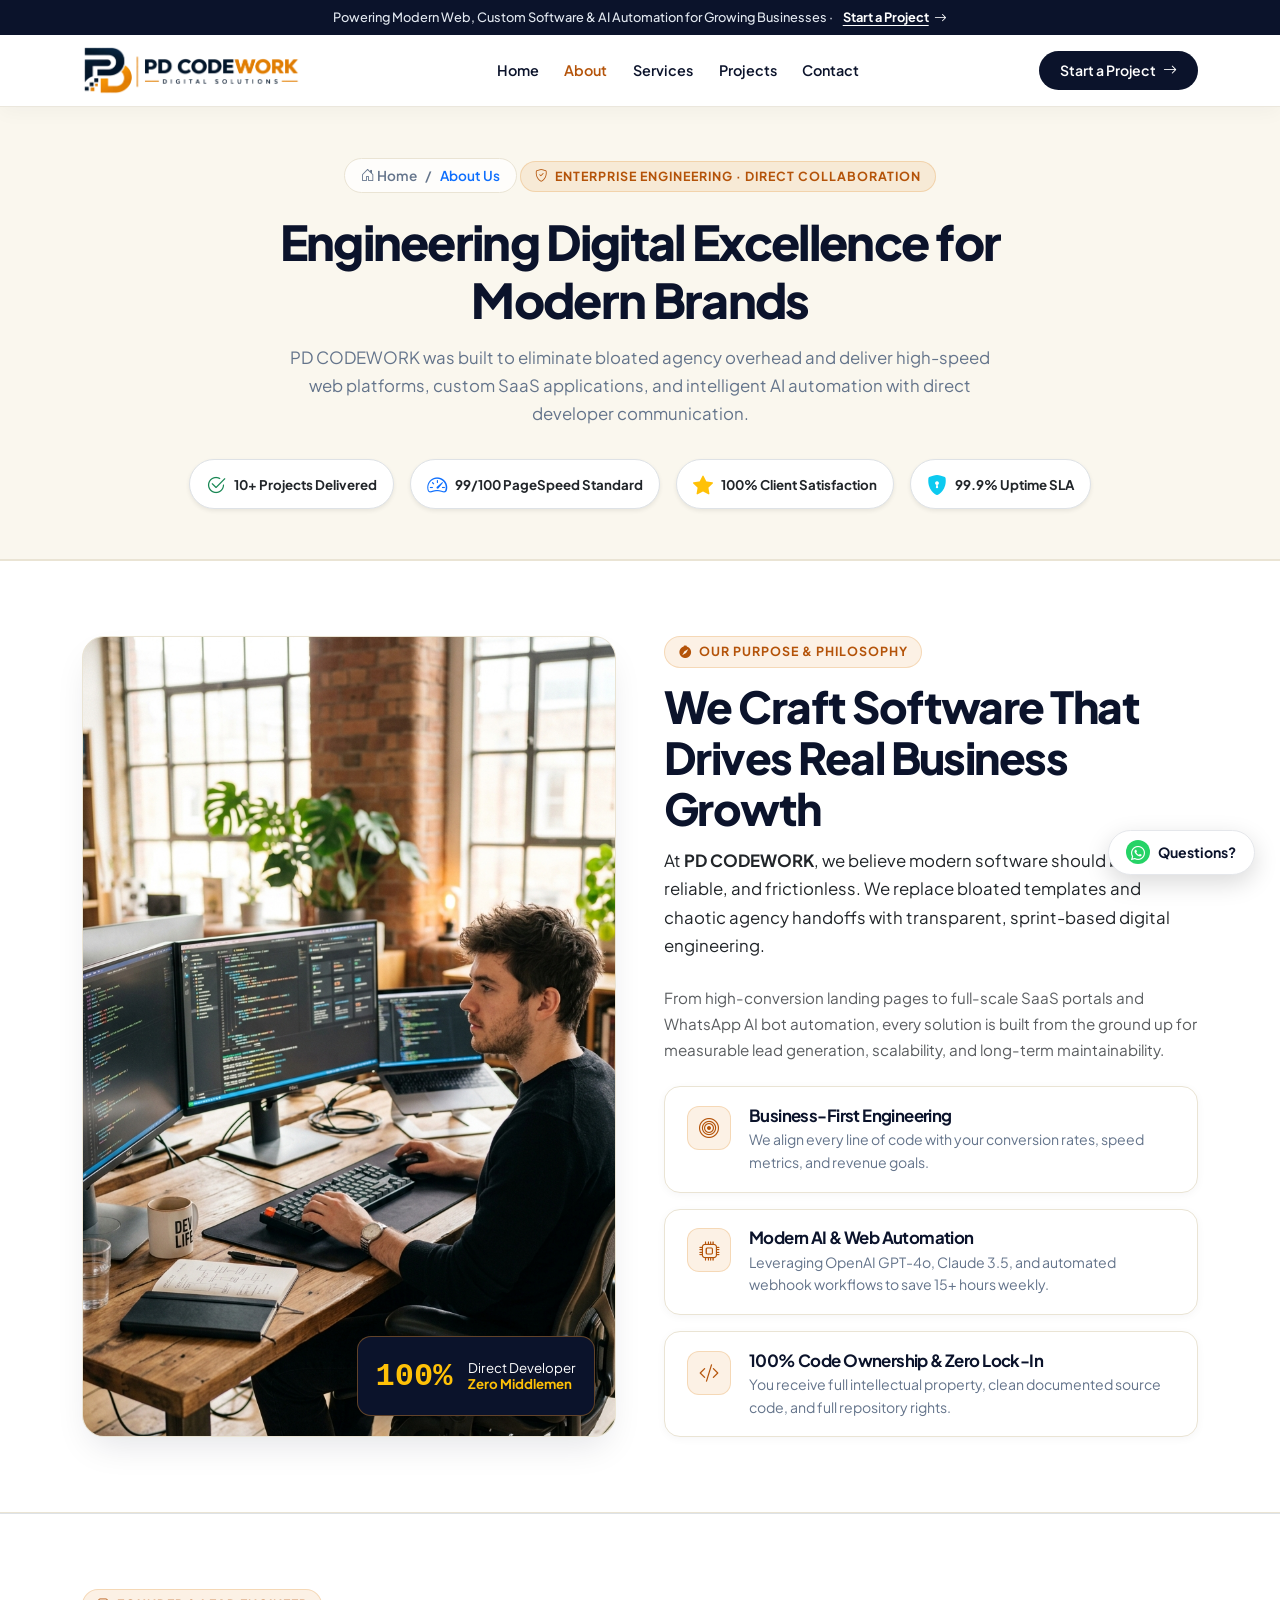
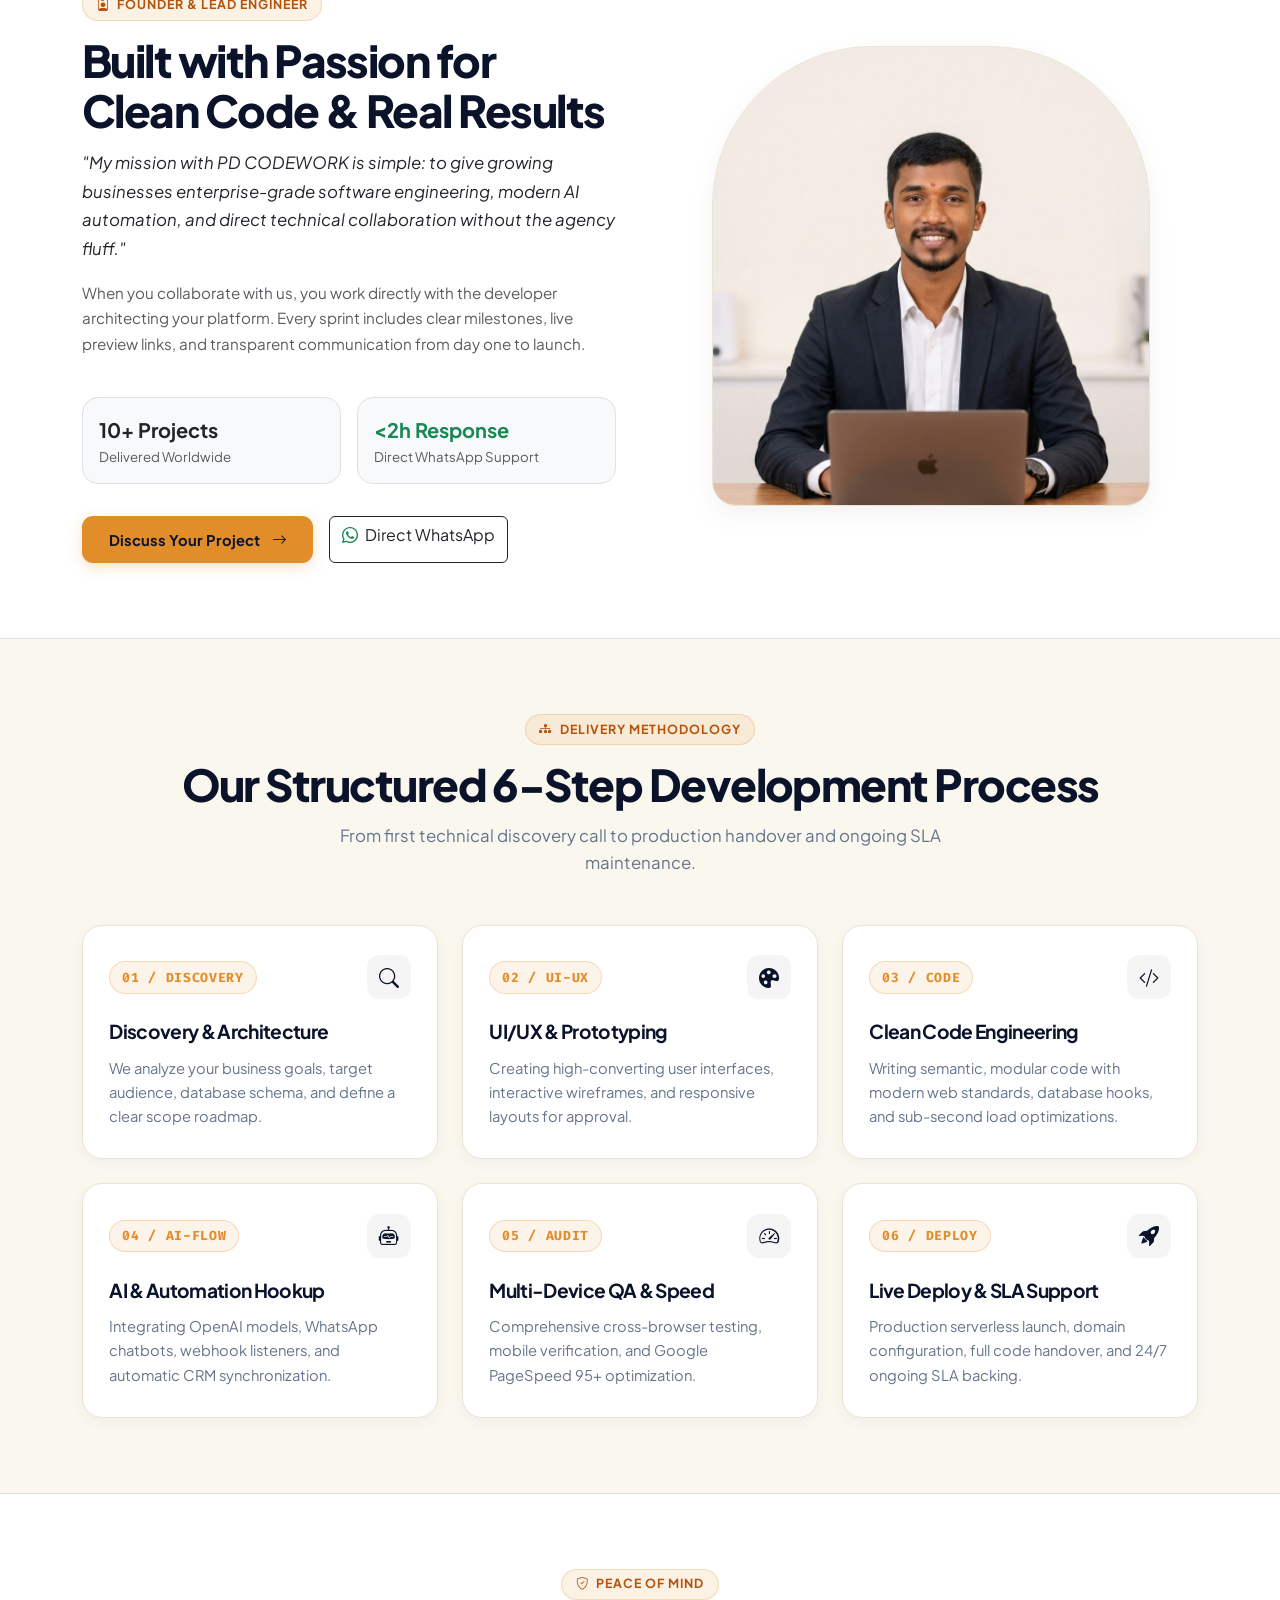
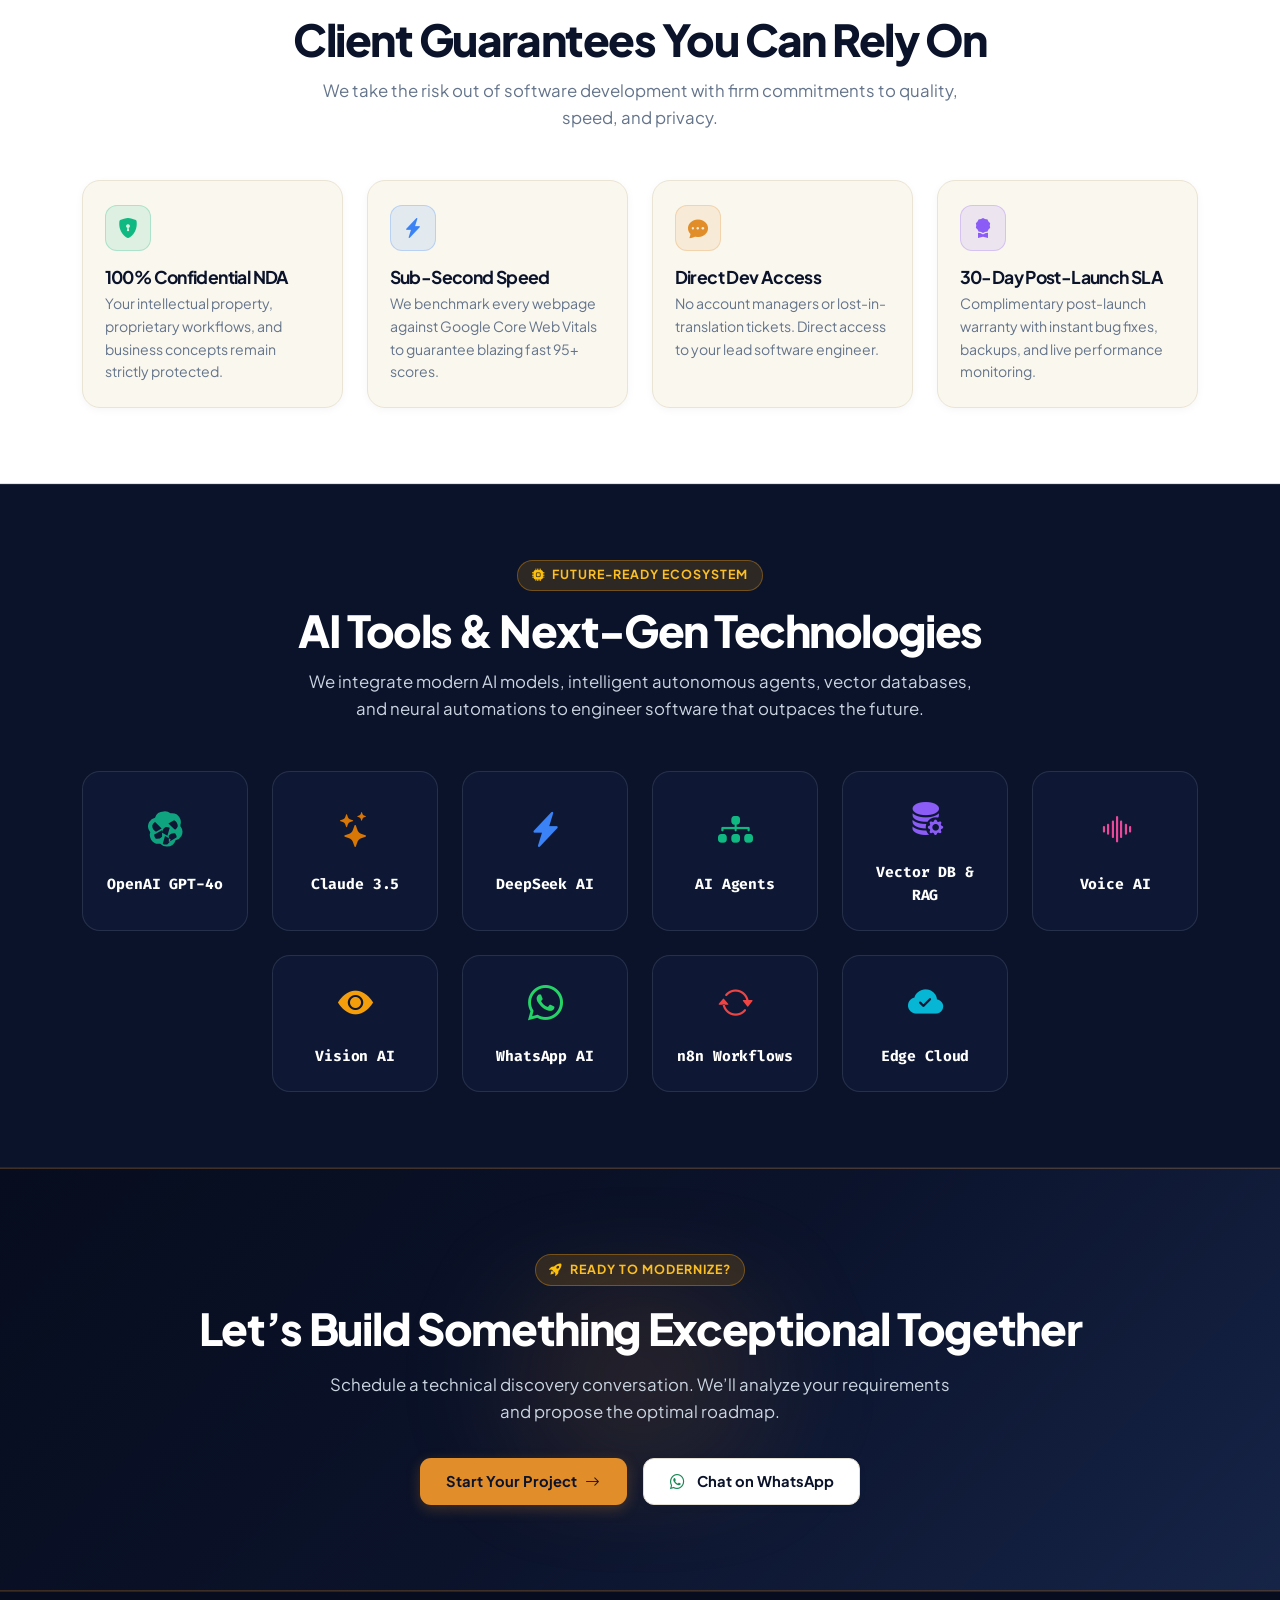
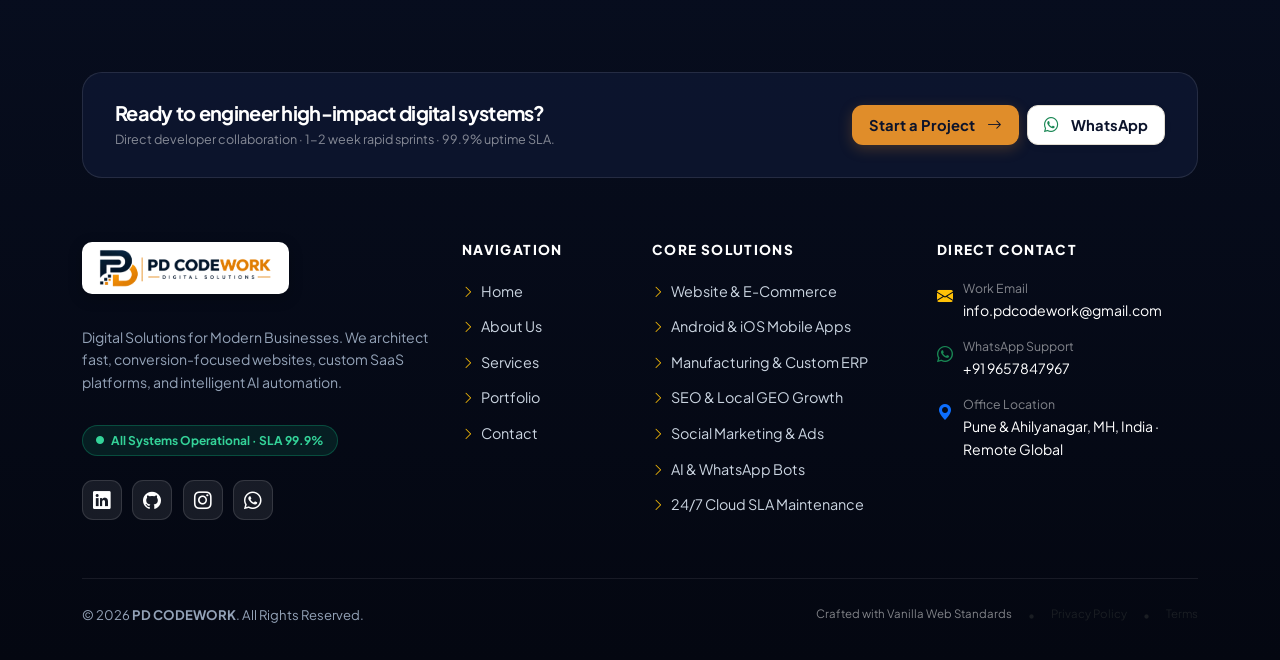
==== commit 26ebd84a: "Add official LinkedIn, GitHub, Instagram and WhatsApp links across all pages and Schema.org" ====
--- a/about.html
+++ b/about.html
@@ -5,6 +5,12 @@
   <meta charset="UTF-8">
   <meta name="viewport" content="width=device-width, initial-scale=1.0">
   <meta http-equiv="X-UA-Compatible" content="ie=edge">
+
+  <!-- Favicon Standard for Googlebot -->
+  <link rel="shortcut icon" href="favicon.ico">
+  <link rel="icon" type="image/png" sizes="32x32" href="images/favicon-32x32.png">
+  <link rel="icon" type="image/png" sizes="512x512" href="images/favicon.png">
+  <link rel="apple-touch-icon" href="images/favicon.png">
 
   <!-- Primary SEO Meta Tags -->
   <title>About Us | Software Engineering Agency Pune &amp; Ahilyanagar</title>
@@ -725,14 +731,17 @@
           </div>
 
           <div class="contact-socials-wrap mt-4">
-            <a href="#" class="social-btn" aria-label="LinkedIn">
+            <a href="https://www.linkedin.com/in/pd-codework-485b3a433/" target="_blank" rel="noopener noreferrer"
+              class="social-btn" aria-label="LinkedIn">
               <i class="bi bi-linkedin"></i>
             </a>
-            <a href="#" class="social-btn" aria-label="GitHub">
+            <a href="https://github.com/pdcodework" target="_blank" rel="noopener noreferrer"
+              class="social-btn" aria-label="GitHub">
               <i class="bi bi-github"></i>
             </a>
-            <a href="#" class="social-btn" aria-label="Twitter">
-              <i class="bi bi-twitter-x"></i>
+            <a href="https://www.instagram.com/pdcodework?igsi=MWVuM2VtZDZzMXA4NQ==" target="_blank" rel="noopener noreferrer"
+              class="social-btn" aria-label="Instagram">
+              <i class="bi bi-instagram"></i>
             </a>
             <a href="https://wa.me/919657847967" target="_blank" rel="noopener noreferrer" class="social-btn"
               aria-label="WhatsApp">
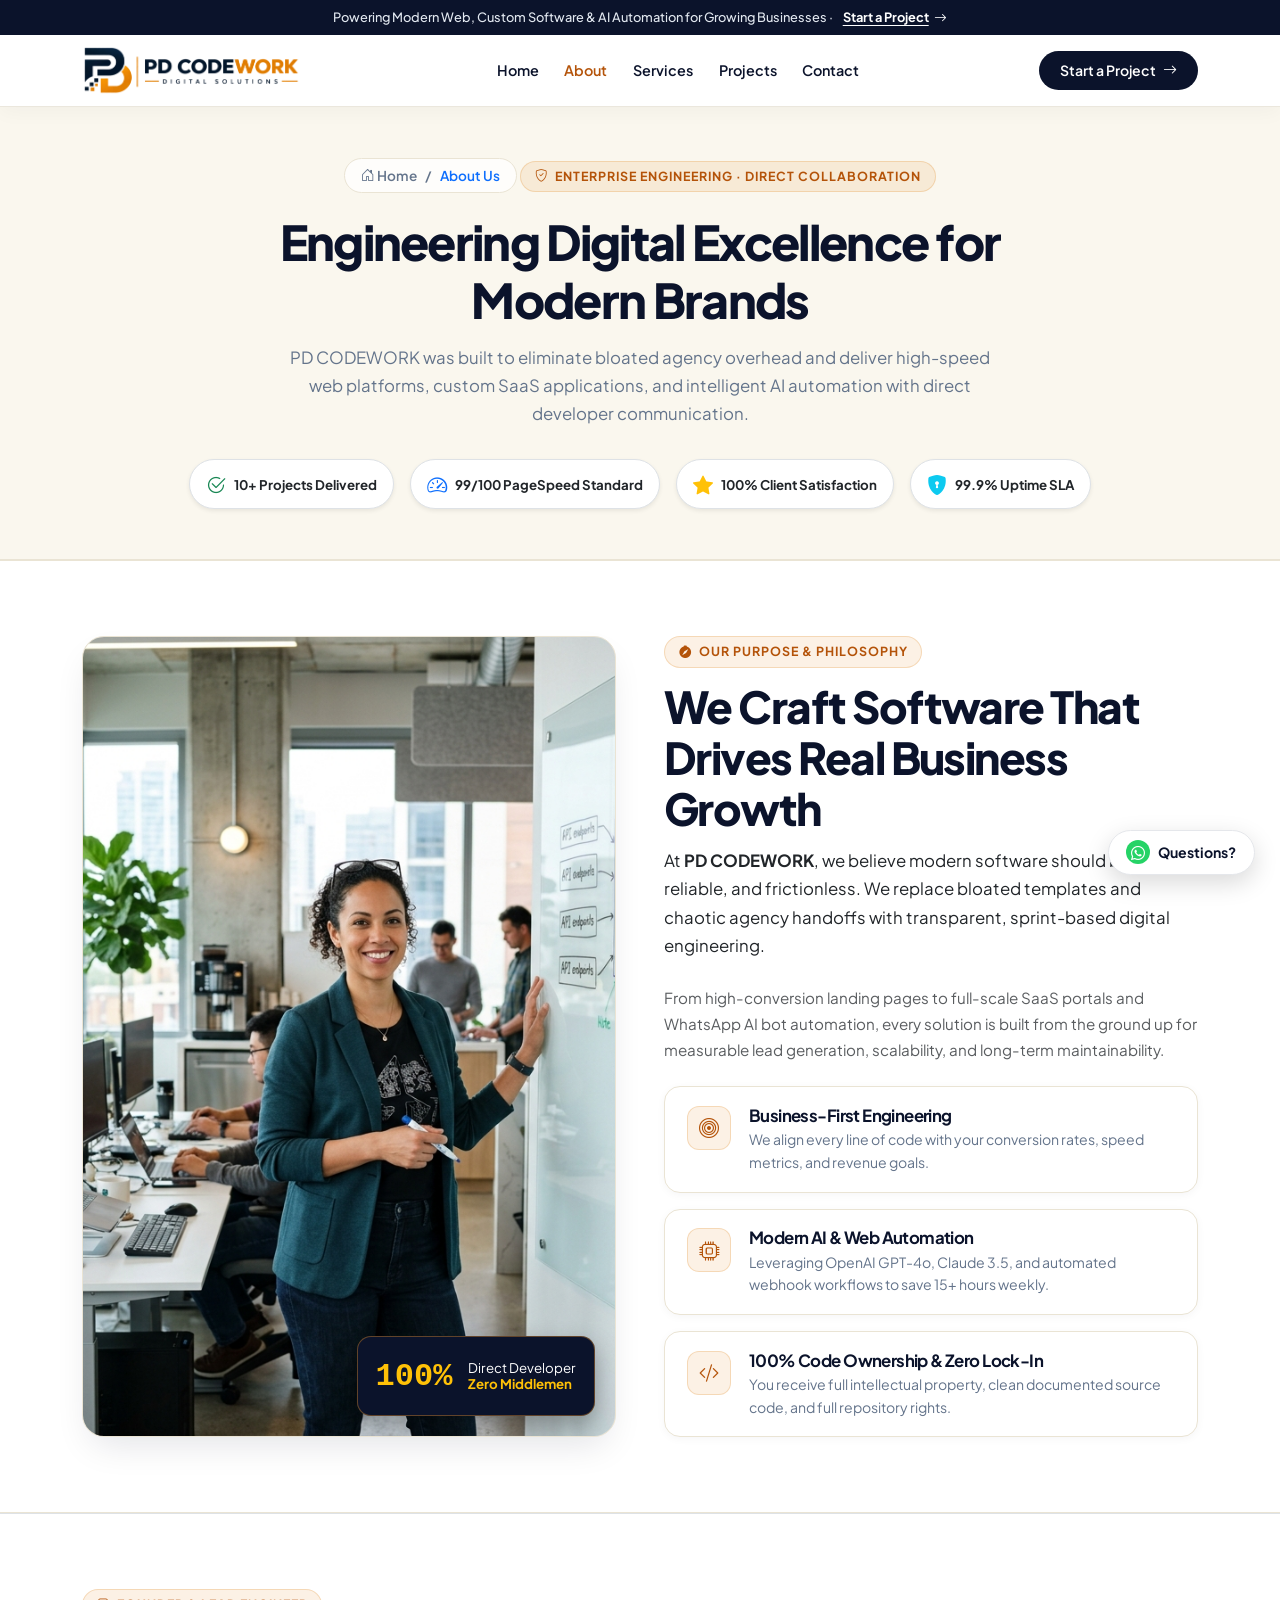
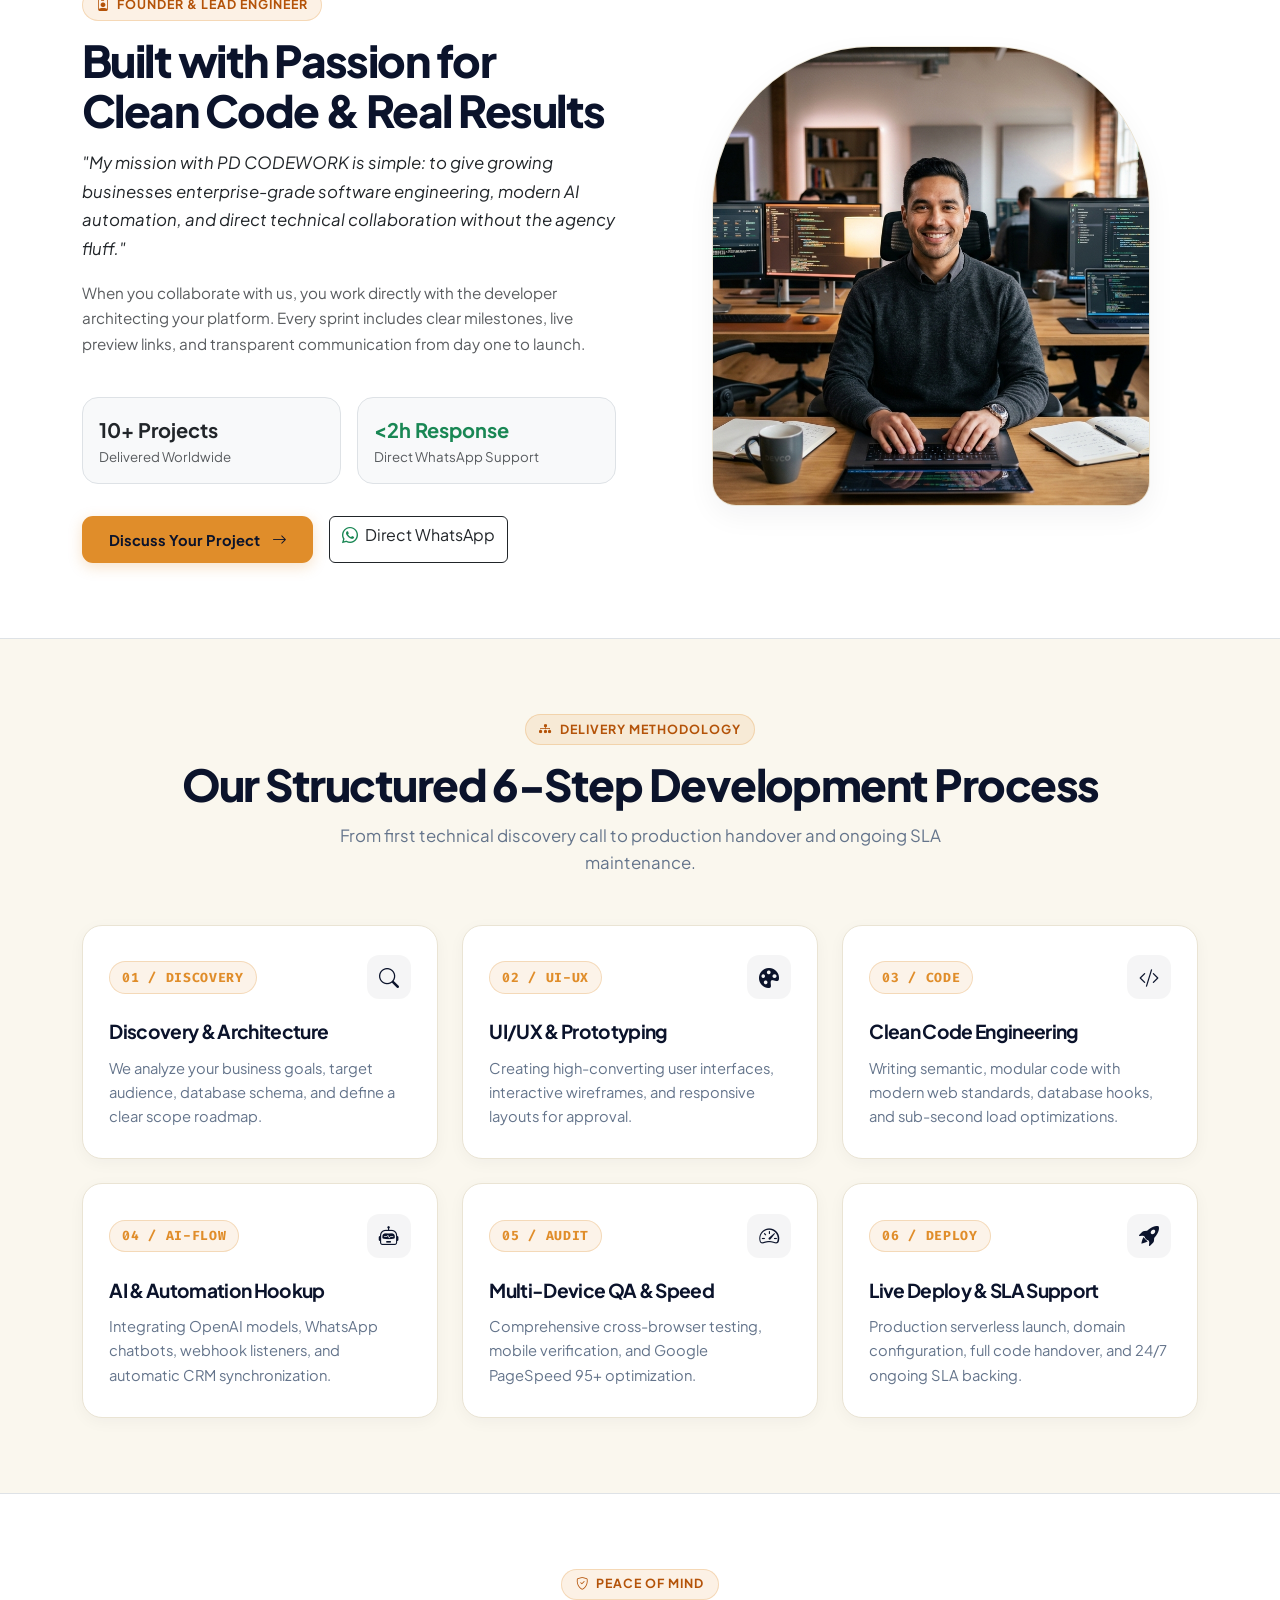
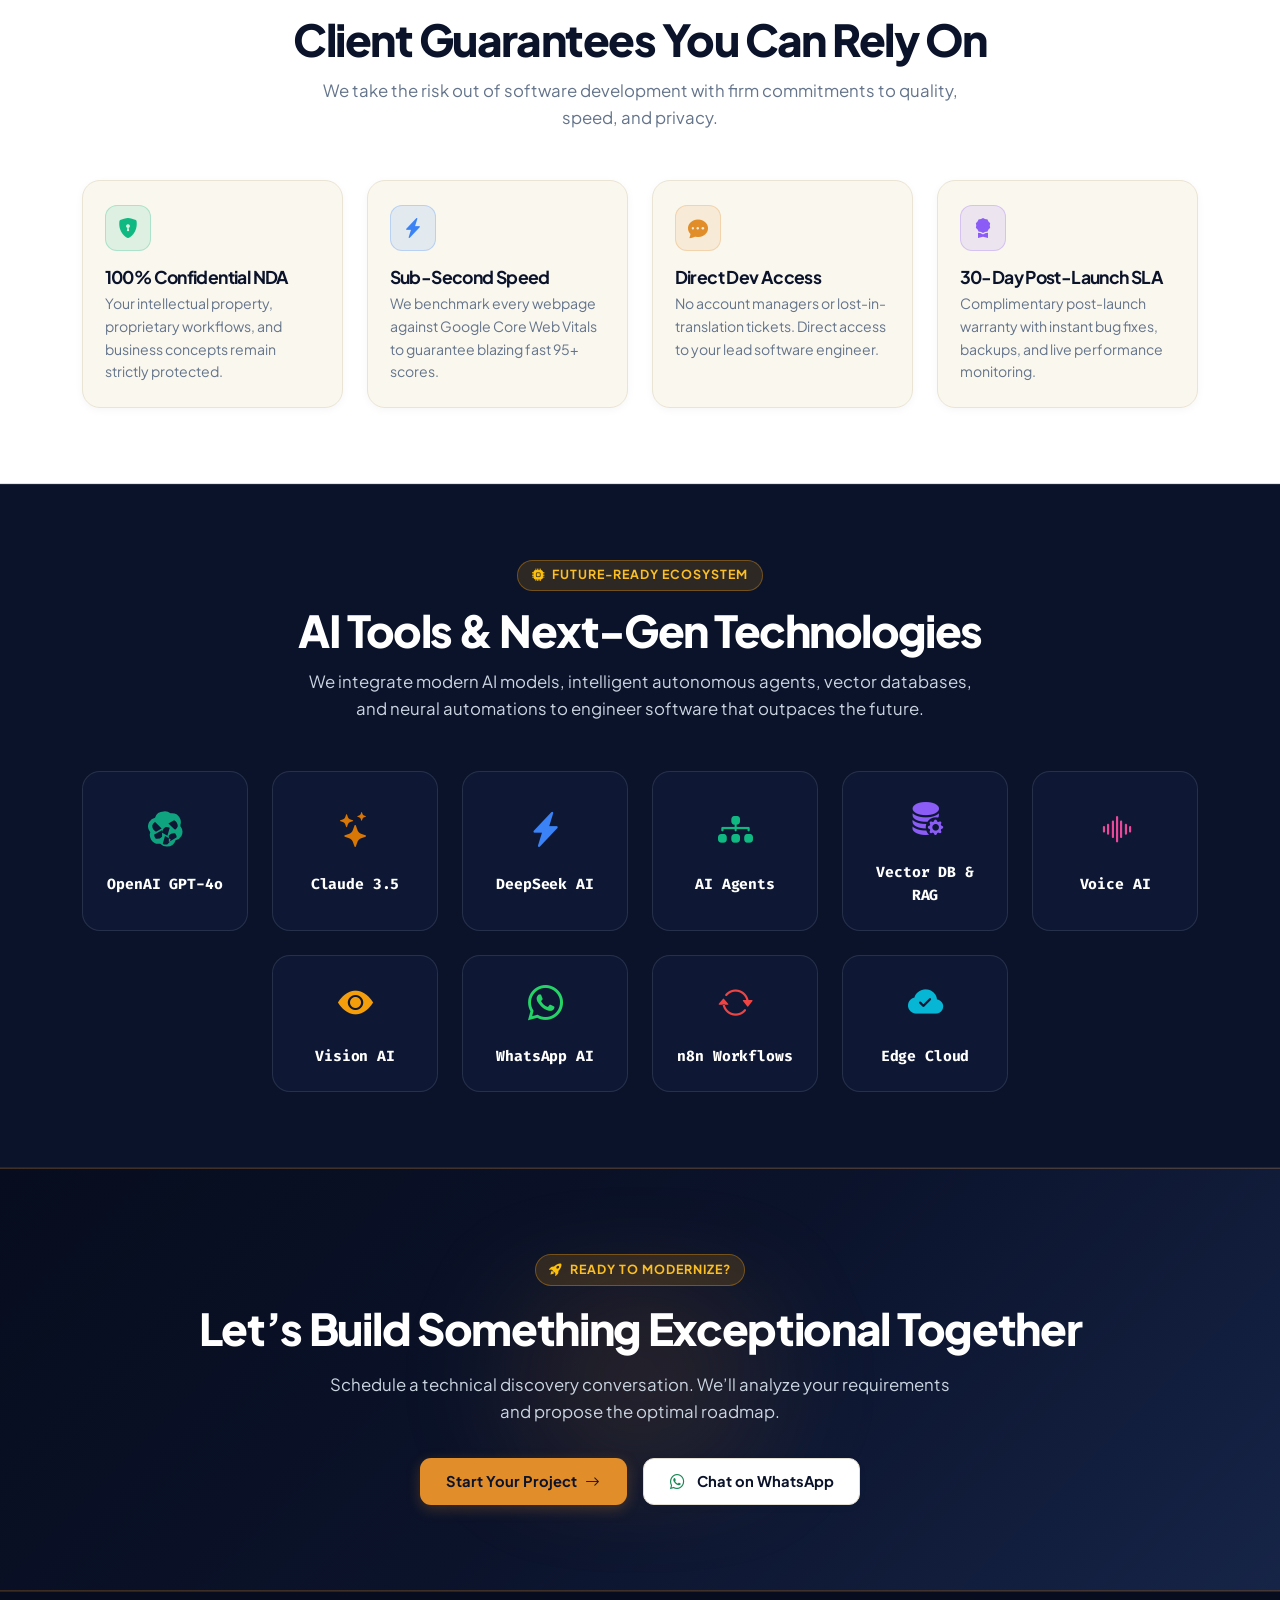
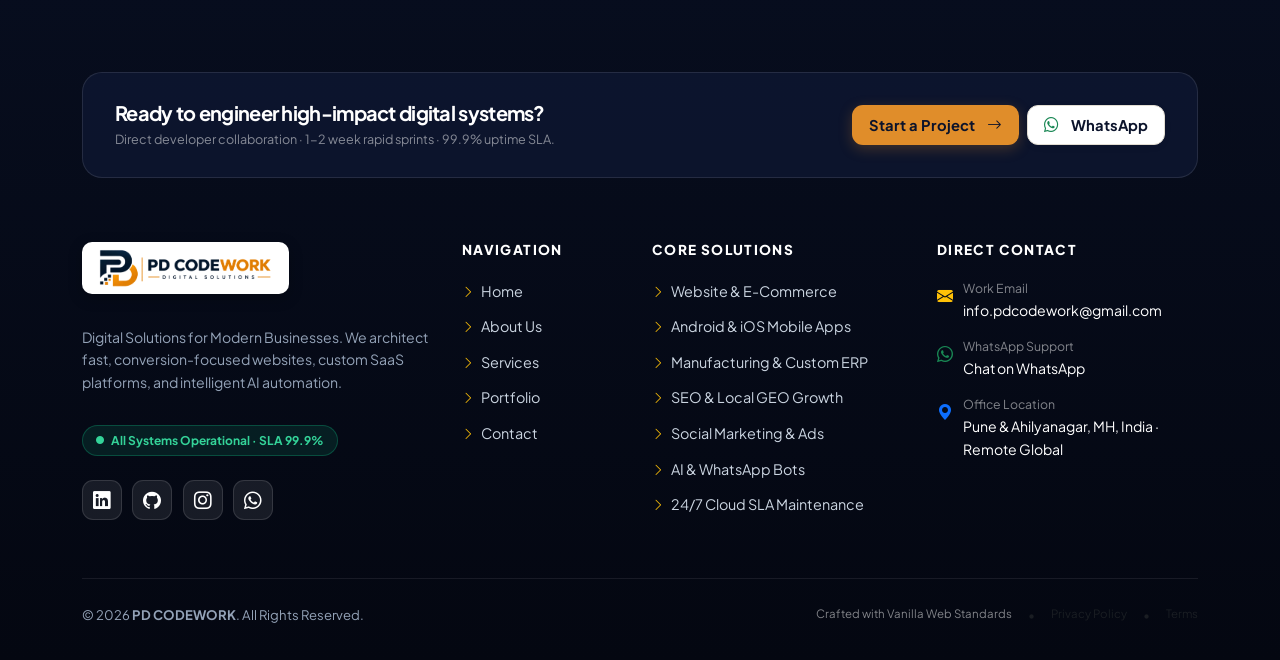
==== commit 8a86feb1: "Remove raw phone number from text displays and remove hero growth chart card" ====
--- a/about.html
+++ b/about.html
@@ -133,7 +133,8 @@
       <div class="container">
         <!-- Logo -->
         <a class="navbar-brand" href="index.html">
-          <img src="images/logo.png" alt="PD CODEWORK — Digital Solutions" class="site-logo-img" width="195" height="50">
+          <img src="images/logo.png" alt="PD CODEWORK — Digital Solutions" class="site-logo-img" width="195"
+            height="50">
         </a>
 
         <!-- Mobile Hamburger Toggle -->
@@ -718,7 +719,8 @@
         <!-- Brand Info Column -->
         <div class="col-lg-4 col-md-6">
           <a class="navbar-brand mb-3 d-inline-flex" href="index.html">
-            <img src="images/logo.png" alt="PD CODEWORK — Digital Solutions" class="site-logo-footer-img" width="200" height="52">
+            <img src="images/logo.png" alt="PD CODEWORK — Digital Solutions" class="site-logo-footer-img" width="200"
+              height="52">
           </a>
           <p class="footer-desc mt-3">
             Digital Solutions for Modern Businesses. We architect fast, conversion-focused websites, custom SaaS
@@ -735,12 +737,12 @@
               class="social-btn" aria-label="LinkedIn">
               <i class="bi bi-linkedin"></i>
             </a>
-            <a href="https://github.com/pdcodework" target="_blank" rel="noopener noreferrer"
-              class="social-btn" aria-label="GitHub">
+            <a href="https://github.com/pdcodework" target="_blank" rel="noopener noreferrer" class="social-btn"
+              aria-label="GitHub">
               <i class="bi bi-github"></i>
             </a>
-            <a href="https://www.instagram.com/pdcodework?igsi=MWVuM2VtZDZzMXA4NQ==" target="_blank" rel="noopener noreferrer"
-              class="social-btn" aria-label="Instagram">
+            <a href="https://www.instagram.com/pdcodework?igsi=MWVuM2VtZDZzMXA4NQ==" target="_blank"
+              rel="noopener noreferrer" class="social-btn" aria-label="Instagram">
               <i class="bi bi-instagram"></i>
             </a>
             <a href="https://wa.me/919657847967" target="_blank" rel="noopener noreferrer" class="social-btn"
@@ -798,7 +800,7 @@
               <i class="bi bi-whatsapp text-success fs-6 mt-1"></i>
               <div>
                 <small class="text-white-50 d-block">WhatsApp Support</small>
-                <a href="https://wa.me/919657847967" target="_blank" rel="noopener noreferrer">+91 9657847967</a>
+                <a href="https://wa.me/919657847967" target="_blank" rel="noopener noreferrer">Chat on WhatsApp</a>
               </div>
             </li>
             <li class="footer-contact-link">
